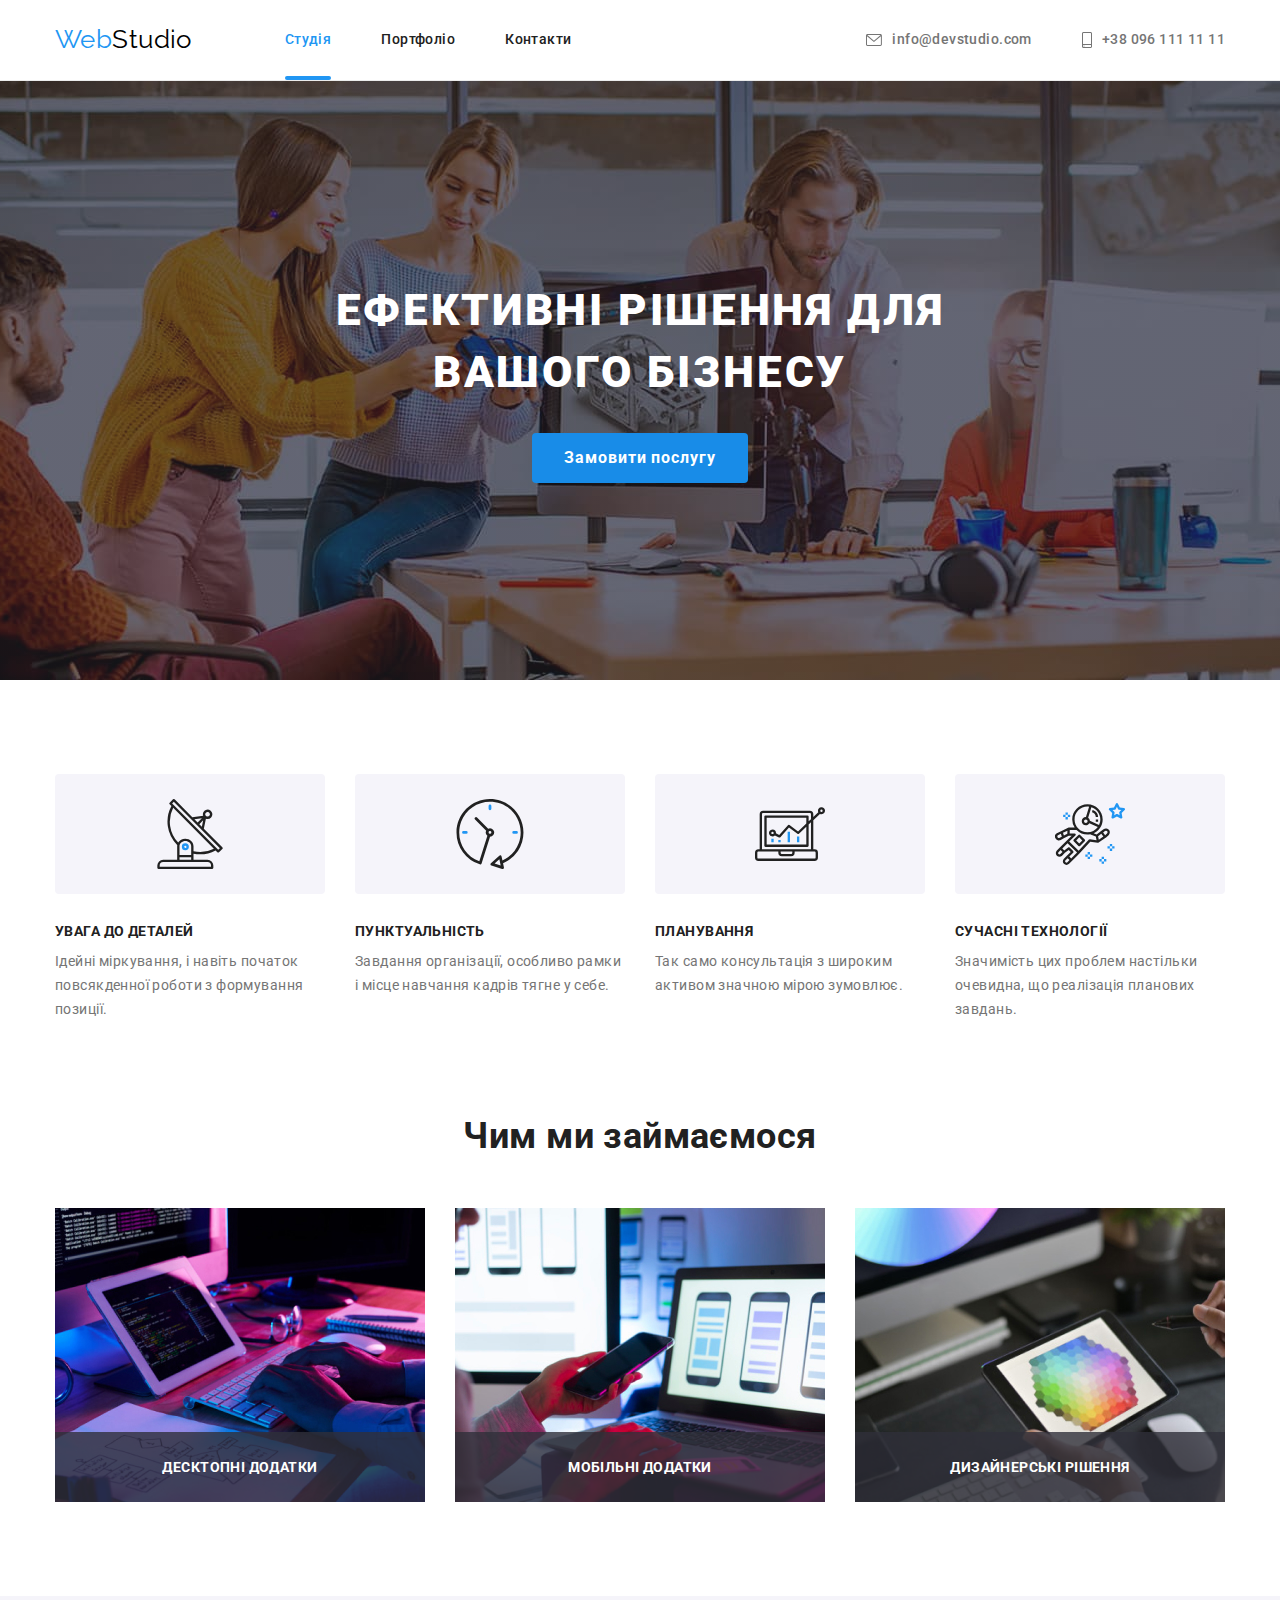
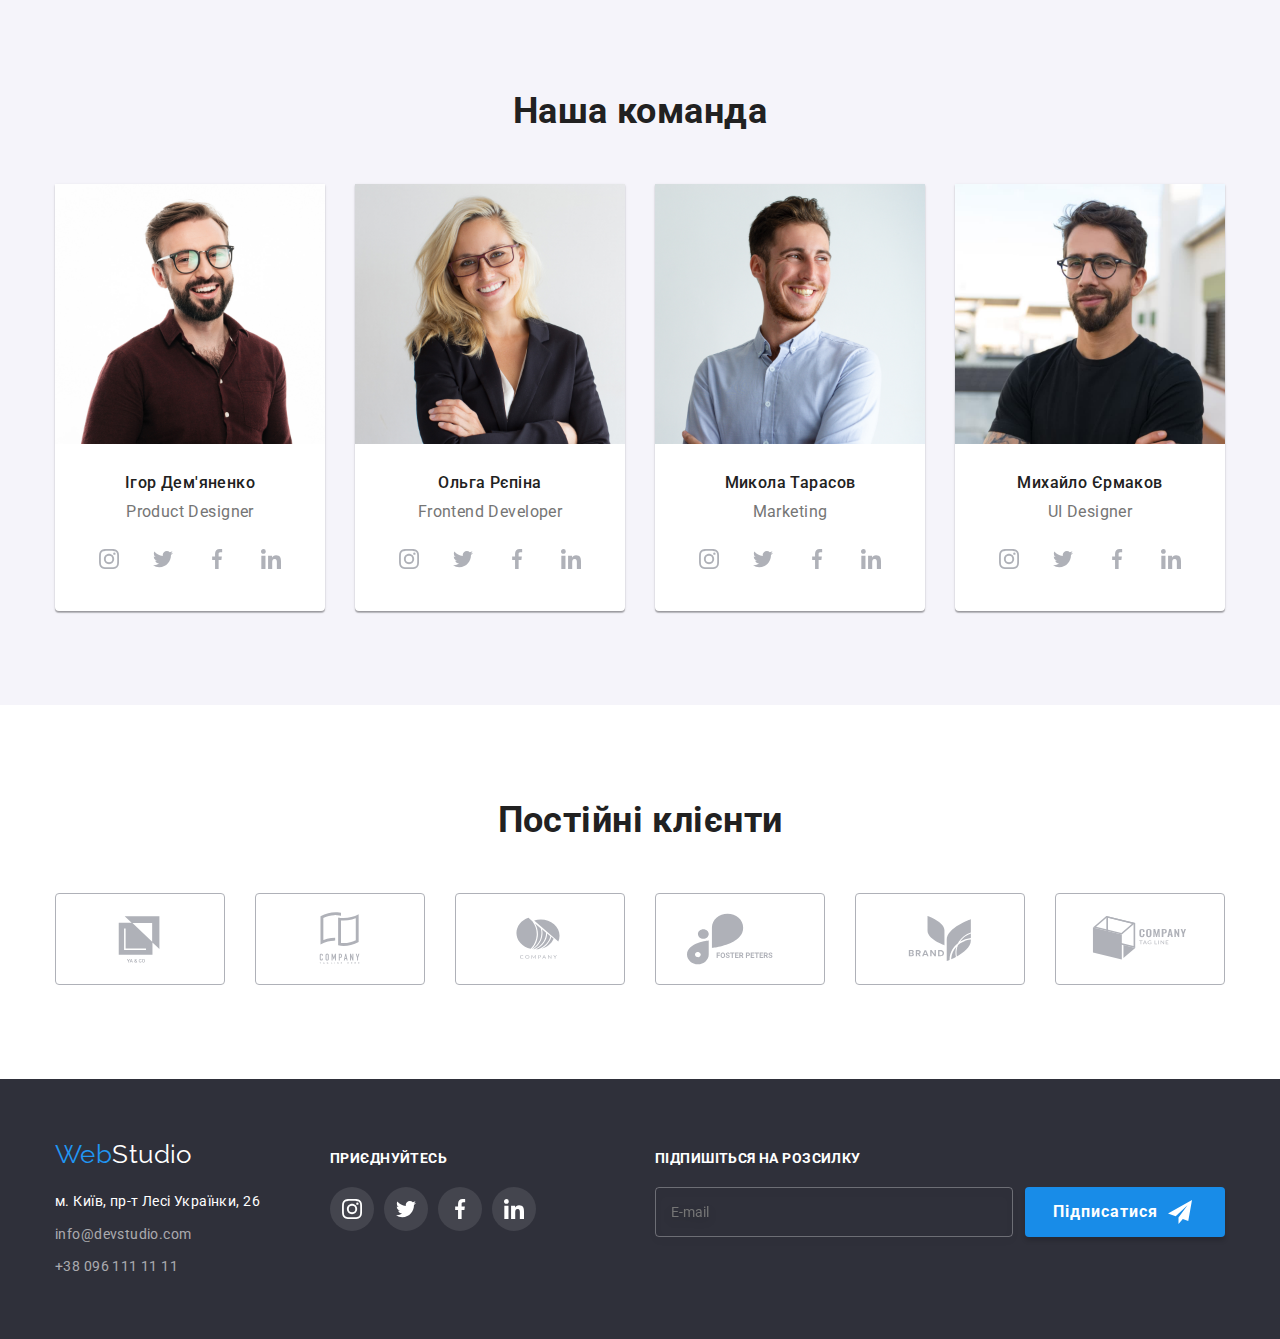
==== index.html @ 6826aae6 "added hw 6 files" ====
<!DOCTYPE html>
<html lang="en">
  <head>
    <meta charset="UTF-8">
    <meta http-equiv="X-UA-Compatible" content="IE=edge">
    <meta name="viewport" content="width=/, initial-scale=1.0">
    <title>WebStudio</title>
    <link href="https://fonts.googleapis.com/css2?family=Raleway:wght@700&family=Roboto:wght@400;500;700;900&display=swap" rel="stylesheet">
    <link rel="stylesheet" href="https://cdnjs.cloudflare.com/ajax/libs/modern-normalize/1.1.0/modern-normalize.min.css">
    <link rel="stylesheet" href="./css/styles.css">
  </head>

  <body>

    <!-- header -->

    <header class="page-header">
      <div class="container main-nav">
        <a href="./index.html" class="logo"><span class="logo-web">Web</span>Studio</a>
        <nav>
          <ul class="site-nav list">
            <li class="item"><a href="./index.html" class="link current">Студія</a></li>
            <li class="item"><a href="./portfolio.html" class="link">Портфоліо</a></li>
            <li class="item"><a href="./index.html" class="link">Контакти</a></li>
          </ul>
        </nav>
        <ul class="auth list">
          <li class="item">
            <a class="contact-link" href="mailto:info@devstudio.com"><svg class="icon" width="16px" height="12px">
            <use href="./images/icons.svg#mail"></use></svg>info@devstudio.com</a></li>

          <li class="item"><a class="contact-link" href="tel:+380961111111"><svg class="icon" width="10px" height="16px">
            <use href="./images/icons.svg#phone"></use></svg>+38 096 111 11 11</a></li>
        </ul>
      </div>
    </header>

    <!-- main -->

    <main>
      <!-- hero -->

      <section class="hero">
        <div class="container">
          <h1 class="hero-title">Ефективні рішення для вашого бізнесу</h1>
          <button type="button" class="hero-button" data-modal-open>Замовити послугу</button>
        </div>
      </section>

      <!-- features -->

      <section class="features section">
        <div class="container">
          <h2 class="section-title visually-hidden">Наші переваги</h2>
          <ul class="feature-list list">
            <li class="item">
              <div class="feature-item">
                <svg class="feature-icon" width="70" height="70">
                  <use href="./images/icons.svg#antenna"></use>
                </svg>
              </div>
              <h3 class="title">Увага до деталей</h3>
              <p class="text">
                Ідейні міркування, і навіть початок повсякденної роботи з формування позиції.
              </p>
            </li>
            <li class="item">
              <div class="feature-item">
                <svg class="feature-icon" width="70" height="70">
                  <use href="./images/icons.svg#clock"></use>
                </svg>
              </div>
              <h3 class="title">Пунктуальність</h3>
              <p class="text">
                Завдання організації, особливо рамки і місце навчання кадрів тягне у себе.
              </p>
            </li>
            <li class="item">
              <div class="feature-item">
                <svg class="feature-icon" width="70" height="70">
                  <use href="./images/icons.svg#diagram"></use>
                </svg>
              </div>
              <h3 class="title">Планування</h3>
              <p class="text">Так само консультація з широким активом значною мірою зумовлює.</p>
            </li>
            <li class="item">
              <div class="feature-item">
                <svg class="feature-icon" width="70" height="70">
                  <use href="./images/icons.svg#astronaut"></use>
                </svg>
              </div>
              <h3 class="title">Сучасні технології</h3>
              <p class="text">
                Значимість цих проблем настільки очевидна, що реалізація планових завдань.
              </p>
            </li>
          </ul>
        </div>
      </section>

      <!-- what are we doing -->

      <section class="section">
        <div class="container">
          <h2 class="section-title">Чим ми займаємося</h2>
          <ul class="what-doing list">
            <li class="item">
              <div class="what-doing-wrapper">
                <img src="./images/backend.jpg" alt="back-end" width="370" height="294">
                <p class="overlay-txt">Десктопні додатки</p>
              </div>
            </li>
            <li class="item">
              <div class="what-doing-wrapper">
                <img src="./images/frontend.jpg" alt="front-end" width="370" height="294">
                <p class="overlay-txt">Мобільні додатки</p>
              </div>
            </li>
            <li class="item">
              <div class="what-doing-wrapper">
                <img src="./images/design.jpg" alt="design" width="370" height="294">
                <p class="overlay-txt">Дизайнерські рішення</p>
              </div>
            </li>
          </ul>
        </div>
      </section>

      <!-- our team -->

      <section class="section section-team">
        <div class="container">
          <h2 class="section-title">Наша команда</h2>
          <ul class="member-list list">
            <li class="item">
              <img src="./images/product-designer.jpg" alt="product-designer" width="270" height="260">
              <div class="worker-descr">
                <h3 class="member-name">Ігор Дем'яненко</h3>
                <p class="member-possition">Product Designer</p>
                <ul class="list social-list">
                  <li class="social-item">
                    <a class="social-link" href="" target="_blank" rel="nofollow noopener noreferrer" aria-label="instagram icon"><svg class="social-icon" width="20" height="20">
                      <use href="./images/icons.svg#instagram"></use>
                    </svg></a>
                  </li>
                  <li class="social-item">
                    <a class="social-link" href="" target="_blank" rel="nofollow noopener noreferrer" aria-label="twitter icon"><svg class="social-icon" width="20" height="20">
                        <use href="./images/icons.svg#twitter"></use>
                      </svg></a>
                  </li>
                  <li class="social-item">
                    <a class="social-link" href="" target="_blank" rel="nofollow noopener noreferrer" aria-label="facebook icon"><svg class="social-icon" width="20" height="20">
                        <use href="./images/icons.svg#facebook"></use>
                      </svg></a>
                  </li>
                  <li class="social-item">
                    <a class="social-link" href="" target="_blank" rel="nofollow noopener noreferrer" aria-label="linkedin icon"><svg class="social-icon" width="20" height="20">
                        <use href="./images/icons.svg#linkedin"></use>
                      </svg></a>
                  </li>
                </ul>
              </div>
            </li>
            <li class="item">
              <img src="./images/front-end-developer.jpg" alt="front-end-developer" width="270" height="260">
              <div class="worker-descr">
                <h3 class="member-name">Ольга Рєпіна</h3>
                <p class="member-possition">Frontend Developer</p>
                <ul class="list social-list">
                  <li class="social-item">
                    <a class="social-link" href="" target="_blank" rel="nofollow noopener noreferrer" aria-label="instagram icon"><svg
                        class="social-icon" width="20" height="20">
                        <use href="./images/icons.svg#instagram"></use>
                      </svg></a>
                  </li>
                  <li class="social-item">
                    <a class="social-link" href="" target="_blank" rel="nofollow noopener noreferrer" aria-label="twitter icon"><svg
                        class="social-icon" width="20" height="20">
                        <use href="./images/icons.svg#twitter"></use>
                      </svg></a>
                  </li>
                  <li class="social-item">
                    <a class="social-link" href="" target="_blank" rel="nofollow noopener noreferrer" aria-label="facebook icon"><svg
                        class="social-icon" width="20" height="20">
                        <use href="./images/icons.svg#facebook"></use>
                      </svg></a>
                  </li>
                  <li class="social-item">
                    <a class="social-link" href="" target="_blank" rel="nofollow noopener noreferrer" aria-label="linkedin icon"><svg
                        class="social-icon" width="20" height="20">
                        <use href="./images/icons.svg#linkedin"></use>
                      </svg></a>
                  </li>
                </ul>
              </div>
            </li>
            <li class="item">
              <img src="./images/marketing.jpg" alt="marketing" width="270" height="260">
              <div class="worker-descr">
                <h3 class="member-name">Микола Тарасов</h3>
                <p class="member-possition">Marketing</p>
                <ul class="list social-list">
                  <li class="social-item">
                    <a class="social-link" href="" target="_blank" rel="nofollow noopener noreferrer" aria-label="instagram icon"><svg
                        class="social-icon" width="20" height="20">
                        <use href="./images/icons.svg#instagram"></use>
                      </svg></a>
                  </li>
                  <li class="social-item">
                    <a class="social-link" href="" target="_blank" rel="nofollow noopener noreferrer" aria-label="twitter icon"><svg
                        class="social-icon" width="20" height="20">
                        <use href="./images/icons.svg#twitter"></use>
                      </svg></a>
                  </li>
                  <li class="social-item">
                    <a class="social-link" href="" target="_blank" rel="nofollow noopener noreferrer" aria-label="facebook icon"><svg
                        class="social-icon" width="20" height="20">
                        <use href="./images/icons.svg#facebook"></use>
                      </svg></a>
                  </li>
                  <li class="social-item">
                    <a class="social-link" href="" target="_blank" rel="nofollow noopener noreferrer" aria-label="linkedin icon"><svg
                        class="social-icon" width="20" height="20">
                        <use href="./images/icons.svg#linkedin"></use>
                      </svg></a>
                  </li>
                </ul>
              </div>
            </li>
            <li class="item">
              <img src="./images/ui-designer.jpg" alt="ui-designer" width="270" height="260">
              <div class="worker-descr">
                <h3 class="member-name">Михайло Єрмаков</h3>
                <p class="member-possition">UI Designer</p>
                <ul class="list social-list">
                  <li class="social-item">
                    <a class="social-link" href="" target="_blank" rel="nofollow noopener noreferrer" aria-label="instagram icon"><svg
                        class="social-icon" width="20" height="20">
                        <use href="./images/icons.svg#instagram"></use>
                      </svg></a>
                  </li>
                  <li class="social-item">
                    <a class="social-link" href="" target="_blank" rel="nofollow noopener noreferrer" aria-label="twitter icon"><svg
                        class="social-icon" width="20" height="20">
                        <use href="./images/icons.svg#twitter"></use>
                      </svg></a>
                  </li>
                  <li class="social-item">
                    <a class="social-link" href="" target="_blank" rel="nofollow noopener noreferrer" aria-label="facebook icon"><svg
                        class="social-icon" width="20" height="20">
                        <use href="./images/icons.svg#facebook"></use>
                      </svg></a>
                  </li>
                  <li class="social-item">
                    <a class="social-link" href="" target="_blank" rel="nofollow noopener noreferrer" aria-label="linkedin icon"><svg
                        class="social-icon" width="20" height="20">
                        <use href="./images/icons.svg#linkedin"></use>
                      </svg></a>
                  </li>
                </ul>
              </div>
            </li>
          </ul>
        </div>
      </section>

<!-- clients -->

      <section class="section clients">
        <div class="container">
          <h2 class="section-title">Постійні клієнти</h2>
          <ul class="list clients-list">
            <li class="clients-item">
              <a href="" class="clients-link"><svg class="client-icon" width="106" height="60">
                <use href="./images/icons.svg#partner1"></use>
              </svg></a>
          </li>
            <li class="clients-item">
              <a href="" class="clients-link"><svg class="client-icon" width="106" height="60">
                  <use href="./images/icons.svg#partner2"></use>
                </svg>
              </a>
            </li>
            <li class="clients-item">
              <a href="" class="clients-link"><svg class="client-icon" width="106" height="60">
                  <use href="./images/icons.svg#partner3"></use>
                </svg></a>
            </li>
            <li class="clients-item">
              <a href="" class="clients-link"><svg class="client-icon" width="106" height="60">
                  <use href="./images/icons.svg#partner4"></use>
                </svg></a>
            </li>
            <li class="clients-item">
              <a href="" class="clients-link"><svg class="client-icon" width="106" height="60">
                  <use href="./images/icons.svg#partner5"></use>
                </svg></a>
            </li>
            <li class="clients-item">
              <a href="" class="clients-link"><svg class="client-icon" width="106" height="60">
                  <use href="./images/icons.svg#partner6"></use>
                </svg></a>
            </li>
          </ul>
        </div>
      </section>
    </main>

    <!-- footer -->
    
    <footer class="footer">
      <div class="container ftr-cont">
        <div class="footer-address">
          <a href="./index.html" class="footer-logo"><span class="footer-logo-web">Web</span>Studio</a>
          <address>
            <ul class="contact-list list">
              <li><a href="https://goo.gl/maps/o2TQQZk8zwePnfFG6" rel="noopener nofollow noreferrer" target="_blank"
                  class="address">м. Київ,
                  пр-т Лесі Українки,
                  26</a></li>
              <li><a href="mailto:info@devstudio.com" class="contacts">info@devstudio.com</a></li>
              <li><a href="tel:+380961111111" class="contacts">+38 096 111 11 11</a></li>
            </ul>
          </address>
        </div>
        <div class="socials">
          <p class="socials-title">
            приєднуйтесь
          </p>
          <ul class="list socials-list">
            <li class="social-item">
              <a class="social-link" href="" target="_blank" rel="nofollow noopener noreferrer" aria-label="instagram icon"><svg
                  class="social-icon" width="20" height="20">
                  <use href="./images/icons.svg#instagram"></use>
                </svg></a>
            </li>
            <li class="social-item">
              <a class="social-link" href="" target="_blank" rel="nofollow noopener noreferrer" aria-label="twitter icon"><svg
                  class="social-icon" width="20" height="20">
                  <use href="./images/icons.svg#twitter"></use>
                </svg></a>
            </li>
            <li class="social-item">
              <a class="social-link" href="" target="_blank" rel="nofollow noopener noreferrer" aria-label="facebook icon"><svg
                  class="social-icon" width="20" height="20">
                  <use href="./images/icons.svg#facebook"></use>
                </svg></a>
            </li>
            <li class="social-item">
              <a class="social-link" href="" target="_blank" rel="nofollow noopener noreferrer" aria-label="linkedin icon"><svg
                  class="social-icon" width="20" height="20">
                  <use href="./images/icons.svg#linkedin"></use>
                </svg></a>
            </li>
          </ul>
        </div>

        
        <form class="ftr-form">
          <p class="ftr-form-title">Підпишіться на розсилку</p>
          <div class="ftr-form-field">
            <input class="ftr-form-input" type="email" name="user-email" id="e-mail" placeholder="E-mail">
            <button class="ftr-form-btn" type="submit">Підписатися<svg class="subscribe-icon" width="24px" height="24px">
                <use href="./images/icons.svg#send"></use>
              </svg></button>
          </div>
        </form>

      </div>
    </footer>

    <!-- modal window -->
    
    <div class="backdrop is-hidden" data-modal>
      <div class="modal">
        <button class="modal-close-btn" type="button" data-modal-close>
          <svg class="close-btn" width="18" height="18">
            <use href="./images/icons.svg#close-btn"></use>
          </svg>
        </button>

        <!-- modal form -->

        <form class="modal-form">

          <p class="form-title">Залиште свої дані, ми вам передзвонимо</p>
          <div class="form-group">

            <label class="form-field">
              <span class="input-label">Ім'я</span>
              <input type="text" class="input-field" name="user-name" autocomplete="name">
              <svg class="input-icon" width="18px" height="18px">
                <use href="./images/icons.svg#person"></use>
              </svg>
            </label>
            

            <label class="form-field">
              <span class="input-label">Телефон</span>
              <input type="tel" class="input-field" name="user-phone" autocomplete="tel">
              <svg class="input-icon" width="18px" height="18px">
                <use href="./images/icons.svg#phone-black"></use>
              </svg>
            </label>

            <label class="form-field">
              <span class="input-label">Пошта</span>
              <input type="email" class="input-field" name="user-email" autocomplete="email">
              <svg class="input-icon" width="18px" height="18px">
                <use href="./images/icons.svg#formmail"></use>
              </svg>
            </label>

            <label class="form-field-comment">
              <span class="input-label">Коментар</span>
              <textarea class="input-comment" name="user-comment" cols="30"  placeholder="Введіть текст"></textarea>
            </label>
            
            <!-- <div class="checkbox">
              <input class="checkbox-icon" type="checkbox">
              <p class="agreement">Погоджуюся з розсилкою та приймаю <a class="agreement-link" href="">Умови договору</a></p>
            </div> -->

            <label class="checkbox">
              <input class="checkbox-icon" type="checkbox" name="user-agreement">
              <span class="agreement">
                Погоджуюся з розсилкою та приймаю
                <a class="agreement-link" href="" target="_blank" rel="noopener noreferrer nofollow">Умови договору</a>
              </span>
            </label>

            <button class="submit-btn" type="submit">Відправити</button>
            


          </div>
        </form>

        
      </div>
    </div>
    
    
    
    <!-- script -->
    <script src="./js/form.js"></script>
    <script src="./js/modal.js"></script>
  </body>
</html>
---- css/styles.css ----
/* main txt color #212121 */

/* double txt color #FFFFFF */

/* accent color #2196F3 */

/* logo colors #2196F3 and #000000 */

/* auth and paragraph colors #757575 */


/* global */

:root {
  --primary-text-color: #212121;
  --accent-color: #2196f3;
  --secondary-color: #ffffff;
  --primary-additional-color: #000000;
  --secondary-additional-color: #757575;
  --secondary-bg-color: #2f303a;
  --hero-button-bg-color: #188CE8;
  --filter-btn-team-section-bg-color: #F5F4FA;
  --primary-border-color: #EEEEEE;
  --header-border-color: #ECECEC;
  --social-icons-color: #AFB1B8;
}

body {
  background-color: var(--secondary-color);
  color: var(--primary-text-color);
  font-family: Roboto, sans-serif;
  font-size: 14px;
  letter-spacing: 0.03em;
}

/* index.html styles*/


/* utilities */

h1, 
h2, 
h3, 
h4, 
h5, 
h6, 
p {
  margin: 0;;
}

img {
  display: block;
  max-width: 100%;
  height: auto;
}

address {
  font-style: normal;
  margin-top: 20px;
}

button {
  display: block;
  cursor: pointer;
  border: none;
  border-radius: 4px;
}

.section {
  padding-top: 94px;
  padding-bottom: 94px;
}

.container {
  width: 1200px;
  margin: 0 auto;
  padding: 0 15px;
}

ul {
  margin-top: 0px;
  margin-bottom: 0px;
  padding-left: 0px;
}

.list {
  list-style: none;
  padding-left: 0;
  /* margin: 0; */
}

.link {
  text-decoration: none;
}

/* page header */


.page-header {
  background-color: var(--secondary-color);
  outline: solid var(--header-border-color) 1px;
  outline-style: inset;
}

/* logo */
.logo-web {
  color: var(--accent-color);

  font-family: 'Raleway';
  font-size: 26px;
  line-height: 1.2;
}

.logo {
  margin-right: 93px;

  color: var(--primary-additional-color);

  font-family: 'Raleway';
  font-size: 26px;
  line-height: 1.2;
  text-decoration: none;
}



/* navigation */

.main-nav {
  display: flex;
  align-items: center;
}

.site-nav {
  display: flex;
}


.site-nav .item + .item {
  margin-left: 50px;
}

.site-nav .link {
  position: relative;
  display: block;
  padding: 32px 0 32px 0;

  color: var(--primary-text-color);
  
  text-decoration: none;
  font-weight: 500;
  font-size: 14px;
  line-height: 1.14;

  transition-property: color;
  transition-duration: 250ms;
  transition-timing-function: cubic-bezier(0.4, 0, 0.2, 1);
}

.site-nav .link:hover,
.site-nav .link:focus {
  color: var(--accent-color);
}
.site-nav .link.current {
  color: var(--accent-color);
}

.site-nav .link.current::after {
  content: '';
  position: absolute;
  display: block;
  bottom: 0;
  width: 100%;
  height: 4px;

  border-radius: 2px;
  background-color: var(--accent-color);
}

/* auth */

.auth {
  display: flex;
  margin-left: auto;
}

.auth .item+.item {
  margin-left: 50px;
}

.icon {
  margin-right: 10px;
  fill: currentColor;
}


.contact-link {
  display: flex;
  align-items: center;
  color: var(--secondary-additional-color);

  text-decoration: none;
  font-weight: 500;
  font-size: 14px;
  line-height: 1.14;
  
  transition-property: color;
  transition-duration: 250ms;
  transition-timing-function: cubic-bezier(0.4, 0, 0.2, 1);
}

.contact-link:hover,
.contact-link:focus {
  color: var(--accent-color);
}


/* hero */

.hero {
  height: 600px;
  max-width: 1600px;
  margin-left: auto;
  margin-right: auto;
  text-align: center;
  background-color: var(--secondary-bg-color);
  background-image: linear-gradient(rgba(47, 48, 58, 0.4), rgba(47, 48, 58, 0.4)), url('../images/hero-bg-img.jpg');

  background-repeat: no-repeat;
  background-size: cover;
  background-position: center;
  padding: 200px 0;
}




.hero-title {
  width: 696px;
  margin: 0 auto;
  margin-bottom: 30px;

  color: var(--secondary-color);

  font-weight: 900;
  font-size: 44px;
  line-height: 1.4;
  letter-spacing: 0.06em;
  text-transform: uppercase;
}

/* hero button */

.hero-button {
  display: inline-block;
  min-width: 216px;
  border-radius: 4px;
  padding: 10px 32px;

  color: var(--secondary-color);
  background-color: var(--hero-button-bg-color);

  transition-property: background-color;
  transition-duration: 250ms;
  transition-timing-function: cubic-bezier(0.4, 0, 0.2, 1);

  font-family: inherit;
  font-weight: 700;
  font-size: 16px;
  line-height: 1.87;
  letter-spacing: 0.06em;

  cursor: pointer;
}
.hero-button:hover,
.hero-button:focus {
  background-color: var(--accent-color);
  border-color: transparent;
}

/* section */


.visually-hidden {
  position: absolute;
  width: 1px;
  height: 1px;
  margin: -1px;
  border: 0;
  padding: 0;

  white-space: nowrap;
  clip-path: inset(100%);
  clip: rect(0 0 0 0);
  overflow: hidden;
}

.section-title {
  margin-bottom: 50px;

  color: var(--primary-text-color);

  text-align: center;
  font-weight: 700;
  font-size: 36px;
  line-height: 1.2;
  
}

/* faeture */

.features {
  padding-bottom: 0;
}

.feature-list {
  display: flex;
  /* margin-top: 0px;
  margin-bottom: 0px; */
}

.feature-list .item + .item {
  margin-left: 30px;
}

.feature-item {
 display: flex;
 align-items: center;
 justify-content: center;
 margin-bottom: 30px;

 width: 270px;
 height: 120px;

 background-color: var(--filter-btn-team-section-bg-color);
 border-radius: 4px;
}

.feature-icon {
  fill: var(--primary-text-color);
}

.feature-list .title {
  margin-bottom: 10px;
  color: var(--primary-text-color);

  font-size: 14px;
  font-weight: 700;
  line-height: 1.14;
  text-transform: uppercase;
}

.feature-list .text {
  color: var(--secondary-additional-color);

  line-height: 1.7;
}

/* what are we doing */

.what-doing {
  display: flex;
}

.what-doing .item + .item {
  margin-left: 30px;
}

.what-doing-wrapper {
  position: relative;
}


.overlay-txt {
  display: flex;
  position: absolute;
  align-items: center;
  justify-content: center;
  bottom: 0;
  width: 370px;
  height: 70px;

  color: var(--secondary-color);
  background-color: rgba(47, 48, 58, 0.8);

  font-weight: 700;
  font-size: 14px;
  line-height: 1.14;
  text-transform: uppercase;
}


/* section-team */

.section-team {
  background-color: var(--filter-btn-team-section-bg-color);

  text-align: center;
}

.worker-descr {
  padding: 30px 0;
}

.member-list {
  display: flex;
}

.member-list .item {
  width: 270px;

  background-color: var(--secondary-color);

  border-radius: 0 0 4px 4px;

  box-shadow: 0px 1px 3px rgba(0, 0, 0, 0.12), 
  0px 1px 1px rgba(0, 0, 0, 0.14), 
  0px 2px 1px rgba(0, 0, 0, 0.2);
}

.member-list .item + .item {
  margin-left: 30px;
}

.member-name {
  margin-bottom: 10px;
  color: var(--primary-text-color);

  font-weight: 500;
  font-size: 16px;
  line-height: 1.18;
}

.member-possition {
  margin-bottom: 16px;

  color: var(--secondary-additional-color);

  font-size: 16px;
  line-height: 1.18;
}
/* members-icons */
.social-list {
  display: flex;
  justify-content: center;
  gap: 10px;
}

.social-link {
  display: flex;
  align-items: center;
  justify-content: center;

  width: 44px;
  height: 44px;
  color: var(--social-icons-color);

  border-radius: 50%;

  transition-property: color, background-color;
  transition-duration: 250ms;
  transition-timing-function: cubic-bezier(0.4, 0, 0.2, 1);
}

.social-link:hover,
.social-link:focus {
  color: var(--secondary-color);
  background-color: var(--accent-color);
}

.social-icon {
  fill: currentColor;
}

/* .social-icon:hover,
.social-icon:focus {
  fill: var(--secondary-color);
} */

/* clients */

.clients-list {
  display: flex;
  align-items: center;
  justify-content: center;
  gap: 30px;
}



.clients-link {
display: flex;
  align-items: center;
  justify-content: center;
  width: 170px;
  height: 92px;
  border: solid 1px var(--social-icons-color);
  border-radius: 4px;
  fill: var(--social-icons-color);

  transition-property: fill, border-color;
  transition-duration: 250ms;
  transition-timing-function: cubic-bezier(0.4, 0, 0.2, 1);
}

.clients-link:hover,
.clients-link:focus {
  fill: var(--accent-color);
  border-color: var(--accent-color);
}

/* footer */

.footer {
  background-color: var(--secondary-bg-color);
  padding: 60px 0;
}

.ftr-cont {
  display: flex;
  align-items: baseline;

}


.footer-logo-web {
  color: var(--accent-color);

  font-family: 'Raleway';
  font-size: 26px;
  line-height: 1.2;
}

.footer-logo {
  color: var(--secondary-color);

  text-decoration: none;
  font-family: 'Raleway';
  font-size: 26px;
  line-height: 1.2;
}


.address {
  color: var(--secondary-color);

  text-decoration: none;
  font-size: 14px;
  line-height: 1.7;

  transition-property: color;
  transition-duration: 250ms;
  transition-timing-function: cubic-bezier(0.4, 0, 0.2, 1);
}

.address:hover,
.address:focus {
  color: var(--accent-color);
}

.contact-list li + li {
  margin-top: 9px;
}


.contacts {
  color: rgba(255, 255, 255, 0.6);

  text-decoration: none;
  font-style: normal;
  font-size: 14px;
  line-height: 1.7;

  transition-property: color;
  transition-duration: 250ms;
  transition-timing-function: cubic-bezier(0.4, 0, 0.2, 1);
}
.contacts:hover,
.contacts:focus {
  color: var(--accent-color);
}

/* footer icons */

.socials {
  margin-left: 70px;
}

.socials-title {
  margin-bottom: 20px;
  font-weight: 700;
  font-size: 14px;
  line-height: 1.14;
  text-transform: uppercase;

  color: var(--secondary-color);
}

.socials-list {
  display: flex;
  justify-content: center;
    gap: 10px;
}


.socials-list .social-link {
  width: 44px;
  height: 44px;
  background-color: rgba(255, 255, 255, 0.1);
  border-radius: 50%;
}

.socials-list .social-item .social-icon {
  fill: var(--secondary-color);
}

.socials-list .social-link:hover,
.socials-list .social-link:focus {
  background-color: var(--accent-color);
}

/* footer form */

.ftr-form {
  margin-left: auto;
}

.ftr-form-title {
  font-weight: 700;
  font-size: 14px;
  line-height: 1.14;
  text-transform: uppercase;

  color: var(--secondary-color);
}

.ftr-form-field {
  display: flex;
  margin-top: 20px;
}

.ftr-form-input {
  padding: 16px 15px;
  margin-right: 12px;
  width: 358px;
  height: 50px;

  background-color: transparent;

  border: 1px solid rgba(255, 255, 255, 0.3);
  filter: drop-shadow(0px 4px 4px rgba(0, 0, 0, 0.15));
  border-radius: 4px;

  transition-property: border-color;
    transition-duration: 250ms;
    transition-timing-function: cubic-bezier(0.4, 0, 0.2, 1);
}

.ftr-form-input:hover,
.ftr-form-input:focus {
  color: var(--secondary-color);
  outline: transparent;
  border-color: var(--accent-color);
}


.ftr-form-btn {
  display: flex;
  margin-left: auto;
  margin-right: auto;
  min-width: 200px;
  border-radius: 4px;
  padding: 10px 28px;
  align-items: center;
  gap: 10px;
  
  color: var(--secondary-color);
  background-color: var(--hero-button-bg-color);
  box-shadow: 0px 4px 4px rgba(0, 0, 0, 0.15);
  
  transition-property: background-color;
  transition-duration: 250ms;
  transition-timing-function: cubic-bezier(0.4, 0, 0.2, 1);
  
  font-family: inherit;
  font-weight: 700;
  font-size: 16px;
  line-height: 1.87;
  letter-spacing: 0.06em;
  text-align: center;
  
  cursor: pointer;
}

.ftr-form-btn:hover,
.ftr-form-btn:focus {
  background-color: var(--accent-color);
  border-color: transparent;
}


/* backdrop */

.backdrop {
  position: fixed;
  top: 0;
  left: 0;

  width: 100%;
  height: 100%;

  background-color: rgba(0, 0, 0, 0.2);

  opacity: 1;
  visibility: visible;
  pointer-events: initial;

  transition: opacity 250ms cubic-bezier(0.4, 0, 0.2, 1), visibility 250ms cubic-bezier(0.4, 0, 0.2, 1);


}

.backdrop.is-hidden {
  opacity: 0;
  visibility: hidden;
  pointer-events: none;
}

.modal {
  position: absolute;
  top: 50%;
  left: 50%;
  width: 528px;
  min-height: 581px;

  border-radius: 4px;

  background-color: var(--secondary-color);
  box-shadow: 0px 1px 3px rgba(0, 0, 0, 0.12), 0px 1px 1px rgba(0, 0, 0, 0.14), 0px 2px 1px rgba(0, 0, 0, 0.2);

  z-index: 1000;

  transform: translate(-50%, -50%) scale(100%);
  transition: transform 250ms ease-in;
}

.backdrop.is-hidden .modal {
  transform: translate(-50%, -50%) scale(0%);
}

.modal-close-btn {
  position: absolute;
  top: 8px;
  right: 8px;

  display: flex;
  align-items: center;
  justify-content: center;

  padding: 0;

  width: 30px;
  height: 30px;

  border: solid rgba(0, 0, 0, 0.1) 1px;
  border-radius: 50%;

  background-color: transparent;

  cursor: pointer;
}

.close-btn {
  fill: var(--primary-additional-color);

  transition-property: fill;
  transition-duration: 250ms;
  transition-timing-function: cubic-bezier(0.4, 0, 0.2, 1);
}

.close-btn:hover,
.close-btn:focus {
  fill: var(--accent-color);
}

/* modal form */

.modal-form {
  padding: 40px;
}

.form-title {
  margin-bottom: 12px;
  display: block;
  text-align: center;

  font-weight: 700;
  font-size: 20px;
  line-height: 1.15;
  letter-spacing: 0.03em;

  color: var(--primary-text-color);
}

.form-group {
  display: flex;
  flex-direction: column;
  align-items: center;
  justify-content: center;
}

.form-field {
  position: relative;
  display: flex;
  flex-direction: column;
  width: 100%;
  margin-bottom: 10px;
}

.form-field-comment {
  display: flex;
  flex-direction: column;
  width: 100%;
  margin-bottom: 20px;
}

.input-label {
  margin-bottom: 4px;

  font-size: 12px;
  line-height: 1.16;
  letter-spacing: 0.01em;

  color: var(--secondary-additional-color);
}

.input-field {
  padding: 12px 42px;

  border: 1px solid rgba(33, 33, 33, 0.2);
  border-radius: 4px;

  transition-property: border-color;
  transition-duration: 250ms;
  transition-timing-function: cubic-bezier(0.4, 0, 0.2, 1);

  cursor: pointer;
}

.input-field:focus-visible {
  outline: transparent;
}

.input-icon {
  fill: currentColor;
  position: absolute;
  top: 50%;
  left: 12px;

  transition-property: color;
  transition-duration: 250ms;
  transition-timing-function: cubic-bezier(0.4, 0, 0.2, 1);
}

.form-field:hover > .input-field,
.form-field:focus-within > .input-field {
    border-color: var(--accent-color);
}

.form-field:hover>.input-icon,
.form-field:focus-within>.input-icon {
  color: var(--accent-color);
}

/* .input-field:hover,
.input-field:focus {
  color: var(--accent-color);
  border-color: var(--accent-color);
} */



.input-comment {
  margin-bottom: 20px;
  padding: 12px 16px;
  height: 120px;

  border: 1px solid rgba(33, 33, 33, 0.2);
  border-radius: 4px;

  transition-property: border-color;
  transition-duration: 250ms;
  transition-timing-function: cubic-bezier(0.4, 0, 0.2, 1);

  cursor: pointer;
  resize: none;
}

.input-comment:hover,
.input-comment:focus {
  border-color: var(--accent-color);
  outline: transparent;
}

.input-comment::placeholder {
  font-size: 12px;
  line-height: 1.16;
  letter-spacing: 0.01em;
  
  color: rgba(117, 117, 117, 0.5);
}

.checkbox {
  display: flex;
  flex-direction: row;
  gap: 8px;
  margin-bottom: 30px;
  align-items: center;
}

.checkbox-icon {
  appearance: none;

  width: 16px;
  height: 15px;

  border: 2px solid var(--primary-text-color);
  border-radius: 2px;

  background-image: url("data:image/svg+xml,%3Csvg xmlns='http://www.w3.org/2000/svg' width='11' height='9' viewBox='0 0 42 32'%3E%3Ctitle%3Echecked%3C/title%3E%3Cpath fill='%23fff' stroke='%23fff' stroke-linejoin='miter' stroke-linecap='butt' stroke-miterlimit='4' stroke-width='0.64' d='M6.263 15.205l-0.22-0.21-3.307 3.132 11.651 11.114 24.477-23.351-3.285-3.134-21.192 20.197-8.124-7.75z'%3E%3C/path%3E%3C/svg%3E");
  background-repeat: no-repeat;
  background-position: center;

  transition-property: background-color, border-color;
  transition-duration: 250ms;
  transition-timing-function: cubic-bezier(0.4, 0, 0.2, 1);


  cursor: pointer;
}

.checkbox-icon:checked {
  background-color: var(--accent-color);
  border-color: transparent;
}

.agreement {
  line-height: 1.71;
  color: var(--secondary-additional-color);
  user-select: none;
}

.agreement-link {
  color: var(--accent-color);
}

.submit-btn {
  display: block;
  min-width: 200px;
  border-radius: 4px;
  padding: 10px 52px;
  
  color: var(--secondary-color);
  background-color: var(--hero-button-bg-color);
  box-shadow: 0px 4px 4px rgba(0, 0, 0, 0.15);
  
  transition-property: background-color;
  transition-duration: 250ms;
  transition-timing-function: cubic-bezier(0.4, 0, 0.2, 1);
  
  font-family: inherit;
  font-weight: 700;
  font-size: 16px;
  line-height: 1.87;
  letter-spacing: 0.06em;
  
  cursor: pointer;
}

.submit-btn:hover,
.submit-btn:focus {
  background-color: var(--accent-color);
  border-color: transparent;
}


/* portfolio styles */


.filter-list {
  display: flex;
  justify-content: center;
  margin-top: 0px;
  margin-bottom: 50px;
}

.filter-list .item + .item {
  margin-left: 8px;
}

.btn-filter {
  padding: 6px 22px;

  color: var(--primary-additional-color);
  background-color: var(--filter-btn-team-section-bg-color);

  font-family: inherit;
  font-weight: 500;
  font-size: 16px;
  line-height: 1.6;
  border-radius: 4px;
  border-color: transparent;
  letter-spacing: 0.03em;
  cursor: pointer;

  transition-property: color, background-color, box-shadow;
  transition-duration: 250ms;
  transition-timing-function: cubic-bezier(0.4, 0, 0.2, 1);
}

.btn-filter.current {
  color: var(--secondary-color);
  background-color: var(--accent-color);
  border-color: transparent;
  box-shadow: 0px 3px 1px rgba(0, 0, 0, 0.1), 
  0px 1px 2px rgba(0, 0, 0, 0.08), 
  0px 2px 2px rgba(0, 0, 0, 0.12);
}

.btn-filter:hover,
.btn-filter:focus {
  color: var(--secondary-color);
  background-color: var(--accent-color);
  border-color: transparent;
  box-shadow: 0px 3px 1px rgba(0, 0, 0, 0.1), 
  0px 1px 2px rgba(0, 0, 0, 0.08), 
  0px 2px 2px rgba(0, 0, 0, 0.12);
}

/* projects */

.galery {
  display: flex;
  flex-wrap: wrap;
}


.galery-item {
  width: 370px;
  margin-right: 30px;
  margin-bottom: 30px;
}

.galery-item:nth-child(3n) {
  margin-right: 0px;
}

.galery-item:nth-last-child(-n + 3) {
  margin-bottom: 0px;
}

.galery-link {
  display: block;

  transition-property: box-shadow;
  transition-duration: 250ms;
  transition-timing-function: cubic-bezier(0.4, 0, 0.2, 1);
}

.galery-link:hover,
.galery-link:focus {
  box-shadow: 0px 1px 1px rgba(0, 0, 0, 0.12),
    0px 4px 4px rgba(0, 0, 0, 0.06),
    1px 4px 6px rgba(0, 0, 0, 0.16);
}

/* overlay */
.project-card {
  position: relative;
  overflow: hidden;
}

.project-overlay {
  display: flex;
  position: absolute;
  align-items: center;
  justify-content: center;
  left: 0;
  top: 0;
  width: 100%;
  height: 294px;

  background-color: rgba(33, 150, 243, 0.9);

  transform: translateY(101%);

  transition: transform 250ms;
}

.galery-link:hover .project-overlay,
.galery-link:focus .project-overlay {
  transform: translateY(0);
}

.project-overlay-txt {
  padding: 63px 24px;
  text-align: left;
  font-weight: 400;
  font-size: 18px;
  line-height: 1.55;

  color: var(--secondary-color);
}

.project-picture {
  display: block;
}


.project-title {
  color: var(--primary-text-color);
  
  margin-bottom: 4px;
  font-weight: 700;
  font-size: 18px;
  line-height: 2;
  letter-spacing: 0.06em;
}

.project-name {
  color: var(--secondary-additional-color);

  font-size: 16px;
  line-height: 1.9;
}

.project-descr {
  padding: 20px 24px;

  border: solid var(--primary-border-color) 1px;
}
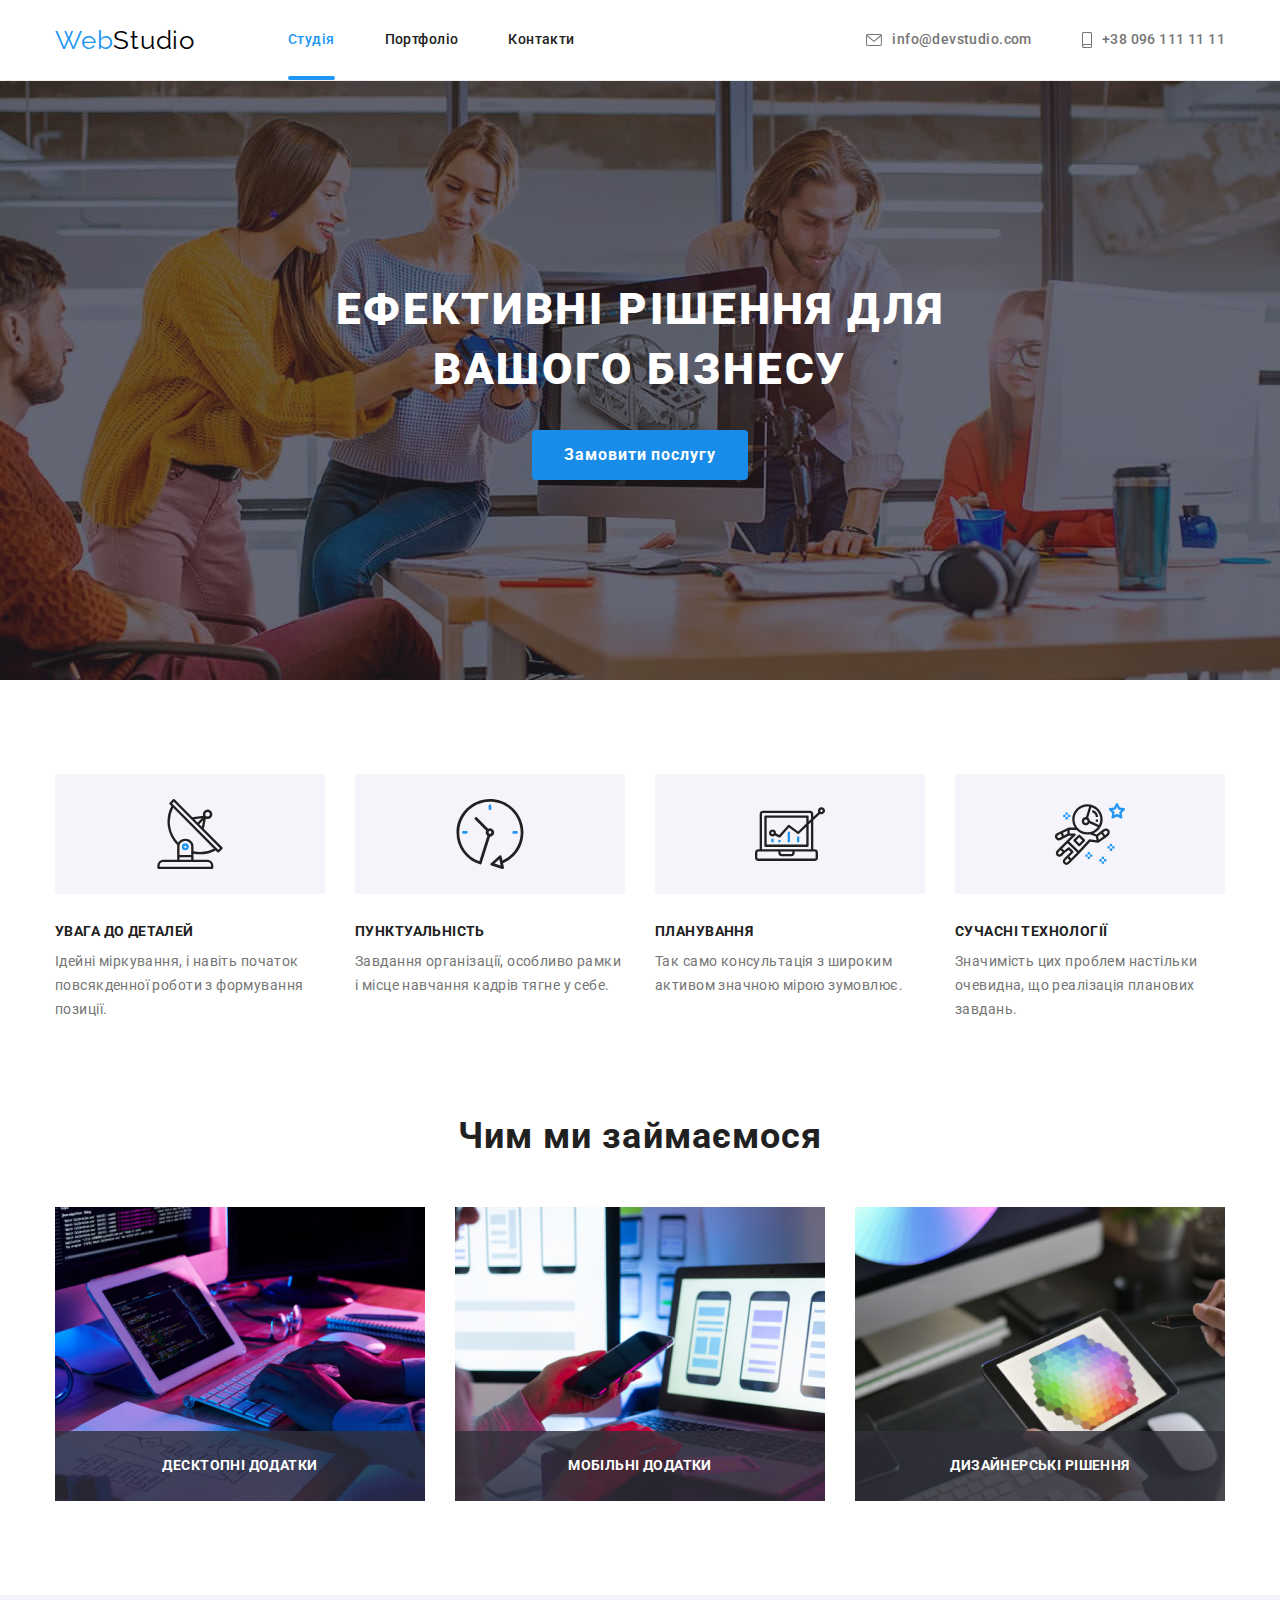
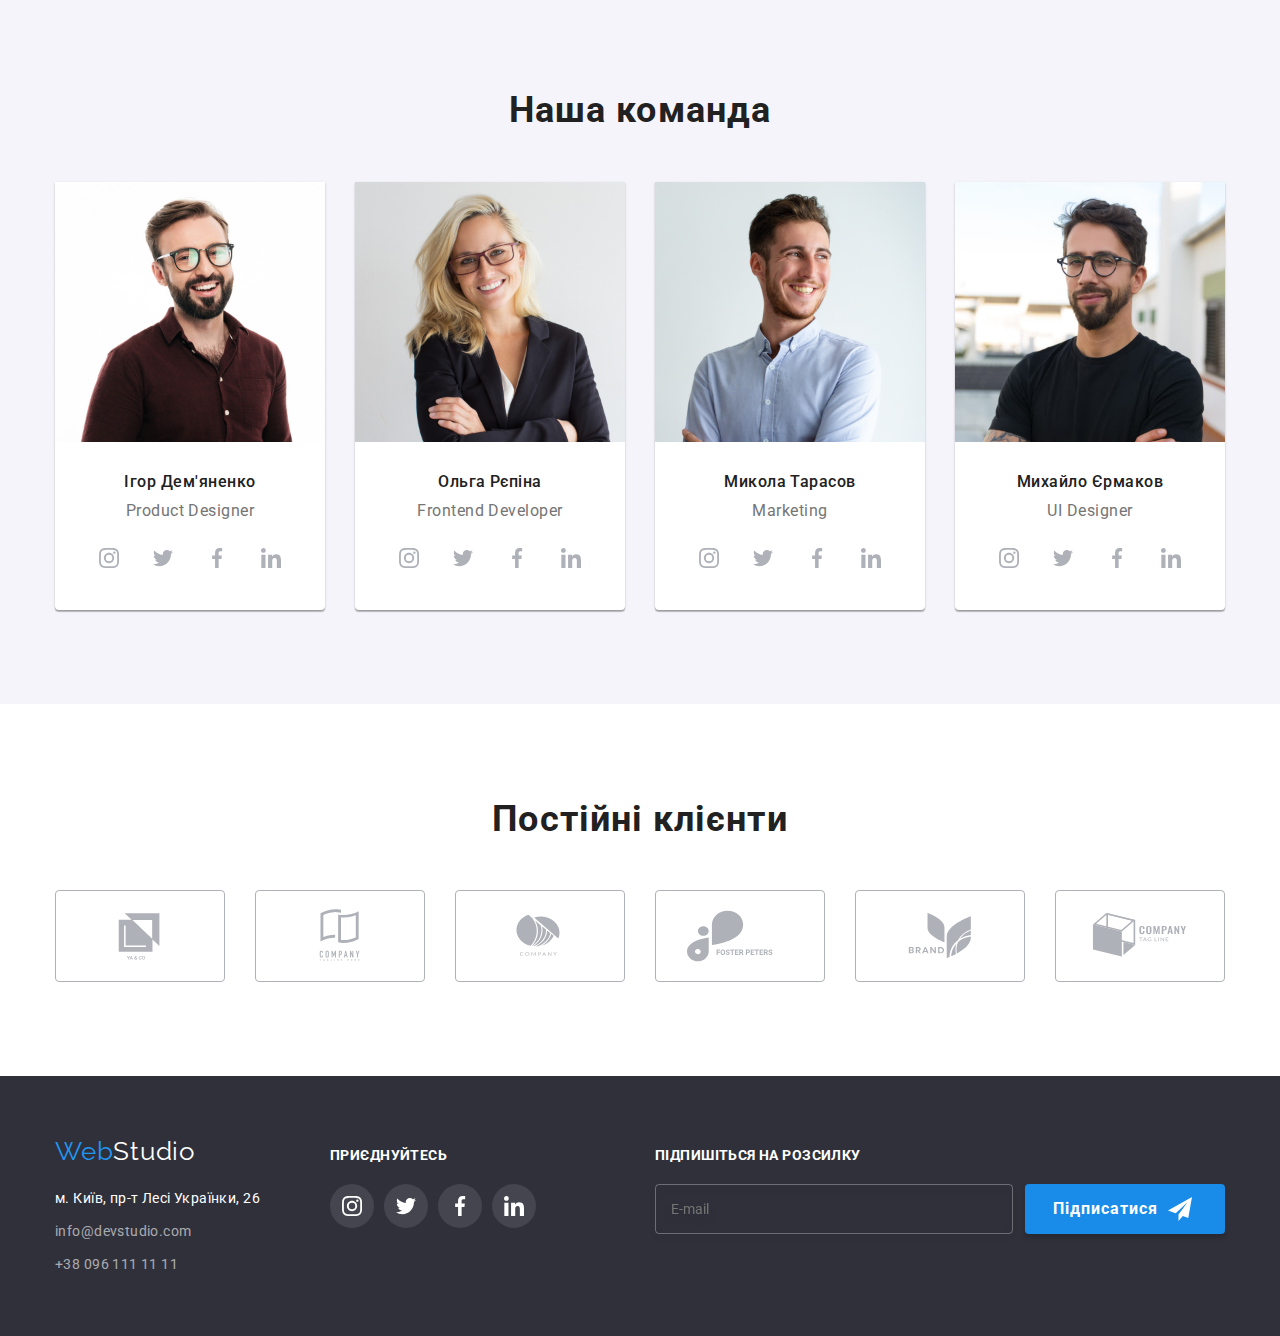
==== commit 2ea86621: "hw7" ====
--- a/index.html
+++ b/index.html
@@ -1,450 +1,488 @@
 <!DOCTYPE html>
 <html lang="en">
-  <head>
-    <meta charset="UTF-8">
-    <meta http-equiv="X-UA-Compatible" content="IE=edge">
-    <meta name="viewport" content="width=/, initial-scale=1.0">
-    <title>WebStudio</title>
-    <link href="https://fonts.googleapis.com/css2?family=Raleway:wght@700&family=Roboto:wght@400;500;700;900&display=swap" rel="stylesheet">
-    <link rel="stylesheet" href="https://cdnjs.cloudflare.com/ajax/libs/modern-normalize/1.1.0/modern-normalize.min.css">
-    <link rel="stylesheet" href="./css/styles.css">
-  </head>
-
-  <body>
-
-    <!-- header -->
-
-    <header class="page-header">
-      <div class="container main-nav">
-        <a href="./index.html" class="logo"><span class="logo-web">Web</span>Studio</a>
-        <nav>
-          <ul class="site-nav list">
-            <li class="item"><a href="./index.html" class="link current">Студія</a></li>
-            <li class="item"><a href="./portfolio.html" class="link">Портфоліо</a></li>
-            <li class="item"><a href="./index.html" class="link">Контакти</a></li>
+
+<head>
+  <meta charset="UTF-8">
+  <meta http-equiv="X-UA-Compatible" content="IE=edge">
+  <meta name="viewport" content="width=/, initial-scale=1.0">
+  <title>WebStudio</title>
+  <link href="https://fonts.googleapis.com/css2?family=Raleway:wght@700&family=Roboto:wght@400;500;700;900&display=swap"
+    rel="stylesheet">
+  <link rel="stylesheet" href="https://cdnjs.cloudflare.com/ajax/libs/modern-normalize/1.1.0/modern-normalize.min.css">
+  <!-- styles -->
+  <link rel="stylesheet" href="./css/main.min.css">
+  <link rel="stylesheet" href="./css/styles.css">
+</head>
+
+<body>
+
+  <!-- header -->
+
+  <header class="header">
+    <div class="container header__menu">
+      <a href="./index.html" class="header__logo"><span class="header__logo-web">Web</span>Studio</a>
+      <nav>
+        <ul class="header__nav">
+          <li class="header__item"><a href="./index.html" class="header__link current">Студія</a></li>
+          <li class="header__item"><a href="./portfolio.html" class="header__link">Портфоліо</a></li>
+          <li class="header__item"><a href="./index.html" class="header__link">Контакти</a></li>
+        </ul>
+      </nav>
+      <ul class="auth">
+        <li class="auth__item">
+          <a class="auth__link" href="mailto:info@devstudio.com"><svg class="auth__icon" width="16px" height="12px">
+              <use href="./images/icons.svg#mail"></use>
+            </svg>info@devstudio.com</a>
+        </li>
+
+        <li class="item"><a class="auth__link" href="tel:+380961111111"><svg class="auth__icon" width="10px"
+              height="16px">
+              <use href="./images/icons.svg#phone"></use>
+            </svg>+38 096 111 11 11</a></li>
+      </ul>
+    </div>
+  </header>
+
+  <!-- main -->
+
+  <main>
+    <!-- hero -->
+    <section class="hero">
+      <div class="container">
+        <h1 class="hero__title">Ефективні рішення для вашого бізнесу</h1>
+        <button type="button" class="hero__button" data-modal-open>Замовити послугу</button>
+      </div>
+    </section>
+
+    <!-- features -->
+
+    <section class="features">
+      <div class="container">
+        <h2 class="section-title visually-hidden">Наші переваги</h2>
+
+        <ul class="features__list">
+
+          <li>
+            <div class="features__item">
+              <svg class="feature-icon" width="70" height="70">
+                <use href="./images/icons.svg#antenna"></use>
+              </svg>
+            </div>
+            <h3 class="features__title">Увага до деталей</h3>
+            <p class="features__text">
+              Ідейні міркування, і навіть початок повсякденної роботи з формування позиції.
+            </p>
+          </li>
+
+          <li>
+            <div class="features__item">
+              <svg class="feature-icon" width="70" height="70">
+                <use href="./images/icons.svg#clock"></use>
+              </svg>
+            </div>
+            <h3 class="features__title">Пунктуальність</h3>
+            <p class="features__text">
+              Завдання організації, особливо рамки і місце навчання кадрів тягне у себе.
+            </p>
+          </li>
+
+          <li>
+            <div class="features__item">
+              <svg class="feature-icon" width="70" height="70">
+                <use href="./images/icons.svg#diagram"></use>
+              </svg>
+            </div>
+            <h3 class="features__title">Планування</h3>
+            <p class="features__text">Так само консультація з широким активом значною мірою зумовлює.</p>
+          </li>
+
+          <li>
+            <div class="features__item">
+              <svg class="feature-icon" width="70" height="70">
+                <use href="./images/icons.svg#astronaut"></use>
+              </svg>
+            </div>
+            <h3 class="features__title">Сучасні технології</h3>
+            <p class="features__text">
+              Значимість цих проблем настільки очевидна, що реалізація планових завдань.
+            </p>
+          </li>
+        </ul>
+      </div>
+    </section>
+
+    <!-- what are we doing -->
+
+    <section class="works-section">
+      <div class="container">
+        <h2 class="section-title">Чим ми займаємося</h2>
+        <ul class="works">
+          <li>
+            <div class="works__wrapper">
+              <img src="./images/backend.jpg" alt="back-end" width="370" height="294">
+              <p class="works__txt">Десктопні додатки</p>
+            </div>
+          </li>
+          <li>
+            <div class="works__wrapper">
+              <img src="./images/frontend.jpg" alt="front-end" width="370" height="294">
+              <p class="works__txt">Мобільні додатки</p>
+            </div>
+          </li>
+          <li>
+            <div class="works__wrapper">
+              <img src="./images/design.jpg" alt="design" width="370" height="294">
+              <p class="works__txt">Дизайнерські рішення</p>
+            </div>
+          </li>
+        </ul>
+      </div>
+    </section>
+
+    <!-- our team -->
+
+    <section class="team">
+      <div class="container">
+        <h2 class="section-title">Наша команда</h2>
+
+        <ul class="team__list">
+
+          <li class="team__item">
+            <img src="./images/product-designer.jpg" alt="product-designer" width="270" height="260">
+            <div class="member">
+              <h3 class="member__name">Ігор Дем'яненко</h3>
+              <p class="member__possition">Product Designer</p>
+              <ul class="member-socials">
+                <li class="member-socials__item">
+                  <a class="member-socials__link" href="" target="_blank" rel="nofollow noopener noreferrer"
+                    aria-label="instagram icon">
+                    <svg class="member-socials__icon" width="20" height="20">
+                      <use href="./images/icons.svg#instagram"></use>
+                    </svg></a>
+                </li>
+                <li class="member-socials__item">
+                  <a class="member-socials__link" href="" target="_blank" rel="nofollow noopener noreferrer"
+                    aria-label="twitter icon">
+                    <svg class="member-socials__icon" width="20" height="20">
+                      <use href="./images/icons.svg#twitter"></use>
+                    </svg></a>
+                </li>
+                <li class="member-socials__item">
+                  <a class="member-socials__link" href="" target="_blank" rel="nofollow noopener noreferrer"
+                    aria-label="facebook icon">
+                    <svg class="member-socials__icon" width="20" height="20">
+                      <use href="./images/icons.svg#facebook"></use>
+                    </svg></a>
+                </li>
+                <li class="member-socials__item">
+                  <a class="member-socials__link" href="" target="_blank" rel="nofollow noopener noreferrer"
+                    aria-label="linkedin icon">
+                    <svg class="member-socials__icon" width="20" height="20">
+                      <use href="./images/icons.svg#linkedin"></use>
+                    </svg></a>
+                </li>
+              </ul>
+            </div>
+          </li>
+
+          <li class="team__item">
+            <img src="./images/front-end-developer.jpg" alt="front-end-developer" width="270" height="260">
+            <div class="member">
+              <h3 class="member__name">Ольга Рєпіна</h3>
+              <p class="member__possition">Frontend Developer</p>
+              <ul class="member-socials">
+                <li class="member-socials__item">
+                  <a class="member-socials__link" href="" target="_blank" rel="nofollow noopener noreferrer"
+                    aria-label="instagram icon"><svg class="member-socials__icon" width="20" height="20">
+                      <use href="./images/icons.svg#instagram"></use>
+                    </svg></a>
+                </li>
+                <li class="member-socials__item">
+                  <a class="member-socials__link" href="" target="_blank" rel="nofollow noopener noreferrer"
+                    aria-label="twitter icon"><svg class="member-socials__icon" width="20" height="20">
+                      <use href="./images/icons.svg#twitter"></use>
+                    </svg></a>
+                </li>
+                <li class="member-socials__item">
+                  <a class="member-socials__link" href="" target="_blank" rel="nofollow noopener noreferrer"
+                    aria-label="facebook icon"><svg class="member-socials__icon" width="20" height="20">
+                      <use href="./images/icons.svg#facebook"></use>
+                    </svg></a>
+                </li>
+                <li class="member-socials__item">
+                  <a class="member-socials__link" href="" target="_blank" rel="nofollow noopener noreferrer"
+                    aria-label="linkedin icon"><svg class="member-socials__icon" width="20" height="20">
+                      <use href="./images/icons.svg#linkedin"></use>
+                    </svg></a>
+                </li>
+              </ul>
+            </div>
+          </li>
+
+          <li class="team__item">
+            <img src="./images/marketing.jpg" alt="marketing" width="270" height="260">
+            <div class="member">
+              <h3 class="member__name">Микола Тарасов</h3>
+              <p class="member__possition">Marketing</p>
+              <!-- t-socials -->
+              <ul class="member-socials">
+                <li class="member-socials__item">
+                  <a class="member-socials__link" href="" target="_blank" rel="nofollow noopener noreferrer"
+                    aria-label="instagram icon"><svg class="member-socials__icon" width="20" height="20">
+                      <use href="./images/icons.svg#instagram"></use>
+                    </svg></a>
+                </li>
+                <li class="member-socials__item">
+                  <a class="member-socials__link" href="" target="_blank" rel="nofollow noopener noreferrer"
+                    aria-label="twitter icon"><svg class="member-socials__icon" width="20" height="20">
+                      <use href="./images/icons.svg#twitter"></use>
+                    </svg></a>
+                </li>
+                <li class="member-socials__item">
+                  <a class="member-socials__link" href="" target="_blank" rel="nofollow noopener noreferrer"
+                    aria-label="facebook icon"><svg class="member-socials__icon" width="20" height="20">
+                      <use href="./images/icons.svg#facebook"></use>
+                    </svg></a>
+                </li>
+                <li class="member-socials__item">
+                  <a class="member-socials__link" href="" target="_blank" rel="nofollow noopener noreferrer"
+                    aria-label="linkedin icon"><svg class="member-socials__icon" width="20" height="20">
+                      <use href="./images/icons.svg#linkedin"></use>
+                    </svg></a>
+                </li>
+              </ul>
+            </div>
+          </li>
+
+          <li class="team__item">
+            <img src="./images/ui-designer.jpg" alt="ui-designer" width="270" height="260">
+            <div class="member">
+              <h3 class="member__name">Михайло Єрмаков</h3>
+              <p class="member__possition">UI Designer</p>
+              <!-- t-socials -->
+              <ul class="member-socials">
+                <li class="member-socials__item">
+                  <a class="member-socials__link" href="" target="_blank" rel="nofollow noopener noreferrer"
+                    aria-label="instagram icon"><svg class="member-socials__icon" width="20" height="20">
+                      <use href="./images/icons.svg#instagram"></use>
+                    </svg></a>
+                </li>
+                <li class="member-socials__item">
+                  <a class="member-socials__link" href="" target="_blank" rel="nofollow noopener noreferrer"
+                    aria-label="twitter icon"><svg class="member-socials__icon" width="20" height="20">
+                      <use href="./images/icons.svg#twitter"></use>
+                    </svg></a>
+                </li>
+                <li class="member-socials__item">
+                  <a class="member-socials__link" href="" target="_blank" rel="nofollow noopener noreferrer"
+                    aria-label="facebook icon"><svg class="member-socials__icon" width="20" height="20">
+                      <use href="./images/icons.svg#facebook"></use>
+                    </svg></a>
+                </li>
+                <li class="member-socials__item">
+                  <a class="member-socials__link" href="" target="_blank" rel="nofollow noopener noreferrer"
+                    aria-label="linkedin icon"><svg class="member-socials__icon" width="20" height="20">
+                      <use href="./images/icons.svg#linkedin"></use>
+                    </svg></a>
+                </li>
+              </ul>
+            </div>
+          </li>
+        </ul>
+      </div>
+    </section>
+
+    <!-- clients -->
+
+    <section class="clients">
+      <div class="container">
+        <h2 class="section-title">Постійні клієнти</h2>
+        <ul class="clients__list">
+          <li>
+            <a href="" class="clients__link"><svg width="106" height="60">
+                <use href="./images/icons.svg#partner1"></use>
+              </svg></a>
+          </li>
+          <li>
+            <a href="" class="clients__link"><svg width="106" height="60">
+                <use href="./images/icons.svg#partner2"></use>
+              </svg>
+            </a>
+          </li>
+          <li>
+            <a href="" class="clients__link"><svg width="106" height="60">
+                <use href="./images/icons.svg#partner3"></use>
+              </svg></a>
+          </li>
+          <li>
+            <a href="" class="clients__link"><svg width="106" height="60">
+                <use href="./images/icons.svg#partner4"></use>
+              </svg></a>
+          </li>
+          <li>
+            <a href="" class="clients__link"><svg width="106" height="60">
+                <use href="./images/icons.svg#partner5"></use>
+              </svg></a>
+          </li>
+          <li>
+            <a href="" class="clients__link"><svg width="106" height="60">
+                <use href="./images/icons.svg#partner6"></use>
+              </svg></a>
+          </li>
+        </ul>
+      </div>
+    </section>
+  </main>
+
+  <!-- footer -->
+
+  <footer class="footer">
+    <div class="container footer__box">
+      <div>
+        <a href="./index.html" class="footer__logo"><span class="footer__logo-web">Web</span>Studio</a>
+        <address>
+          <ul class="contacts">
+            <li><a href="https://goo.gl/maps/o2TQQZk8zwePnfFG6" rel="noopener nofollow noreferrer" target="_blank"
+                class="contacts__address">м. Київ,
+                пр-т Лесі Українки,
+                26</a>
+            </li>
+            <li class="contacts__item"><a href="mailto:info@devstudio.com" class="contacts__mail">info@devstudio.com</a>
+            </li>
+            <li class="contacts__item"><a href="tel:+380961111111" class="contacts__mobile">+38 096 111 11 11</a></li>
           </ul>
-        </nav>
-        <ul class="auth list">
-          <li class="item">
-            <a class="contact-link" href="mailto:info@devstudio.com"><svg class="icon" width="16px" height="12px">
-            <use href="./images/icons.svg#mail"></use></svg>info@devstudio.com</a></li>
-
-          <li class="item"><a class="contact-link" href="tel:+380961111111"><svg class="icon" width="10px" height="16px">
-            <use href="./images/icons.svg#phone"></use></svg>+38 096 111 11 11</a></li>
-        </ul>
-      </div>
-    </header>
-
-    <!-- main -->
-
-    <main>
-      <!-- hero -->
-
-      <section class="hero">
-        <div class="container">
-          <h1 class="hero-title">Ефективні рішення для вашого бізнесу</h1>
-          <button type="button" class="hero-button" data-modal-open>Замовити послугу</button>
-        </div>
-      </section>
-
-      <!-- features -->
-
-      <section class="features section">
-        <div class="container">
-          <h2 class="section-title visually-hidden">Наші переваги</h2>
-          <ul class="feature-list list">
-            <li class="item">
-              <div class="feature-item">
-                <svg class="feature-icon" width="70" height="70">
-                  <use href="./images/icons.svg#antenna"></use>
-                </svg>
-              </div>
-              <h3 class="title">Увага до деталей</h3>
-              <p class="text">
-                Ідейні міркування, і навіть початок повсякденної роботи з формування позиції.
-              </p>
-            </li>
-            <li class="item">
-              <div class="feature-item">
-                <svg class="feature-icon" width="70" height="70">
-                  <use href="./images/icons.svg#clock"></use>
-                </svg>
-              </div>
-              <h3 class="title">Пунктуальність</h3>
-              <p class="text">
-                Завдання організації, особливо рамки і місце навчання кадрів тягне у себе.
-              </p>
-            </li>
-            <li class="item">
-              <div class="feature-item">
-                <svg class="feature-icon" width="70" height="70">
-                  <use href="./images/icons.svg#diagram"></use>
-                </svg>
-              </div>
-              <h3 class="title">Планування</h3>
-              <p class="text">Так само консультація з широким активом значною мірою зумовлює.</p>
-            </li>
-            <li class="item">
-              <div class="feature-item">
-                <svg class="feature-icon" width="70" height="70">
-                  <use href="./images/icons.svg#astronaut"></use>
-                </svg>
-              </div>
-              <h3 class="title">Сучасні технології</h3>
-              <p class="text">
-                Значимість цих проблем настільки очевидна, що реалізація планових завдань.
-              </p>
-            </li>
-          </ul>
-        </div>
-      </section>
-
-      <!-- what are we doing -->
-
-      <section class="section">
-        <div class="container">
-          <h2 class="section-title">Чим ми займаємося</h2>
-          <ul class="what-doing list">
-            <li class="item">
-              <div class="what-doing-wrapper">
-                <img src="./images/backend.jpg" alt="back-end" width="370" height="294">
-                <p class="overlay-txt">Десктопні додатки</p>
-              </div>
-            </li>
-            <li class="item">
-              <div class="what-doing-wrapper">
-                <img src="./images/frontend.jpg" alt="front-end" width="370" height="294">
-                <p class="overlay-txt">Мобільні додатки</p>
-              </div>
-            </li>
-            <li class="item">
-              <div class="what-doing-wrapper">
-                <img src="./images/design.jpg" alt="design" width="370" height="294">
-                <p class="overlay-txt">Дизайнерські рішення</p>
-              </div>
-            </li>
-          </ul>
-        </div>
-      </section>
-
-      <!-- our team -->
-
-      <section class="section section-team">
-        <div class="container">
-          <h2 class="section-title">Наша команда</h2>
-          <ul class="member-list list">
-            <li class="item">
-              <img src="./images/product-designer.jpg" alt="product-designer" width="270" height="260">
-              <div class="worker-descr">
-                <h3 class="member-name">Ігор Дем'яненко</h3>
-                <p class="member-possition">Product Designer</p>
-                <ul class="list social-list">
-                  <li class="social-item">
-                    <a class="social-link" href="" target="_blank" rel="nofollow noopener noreferrer" aria-label="instagram icon"><svg class="social-icon" width="20" height="20">
-                      <use href="./images/icons.svg#instagram"></use>
-                    </svg></a>
-                  </li>
-                  <li class="social-item">
-                    <a class="social-link" href="" target="_blank" rel="nofollow noopener noreferrer" aria-label="twitter icon"><svg class="social-icon" width="20" height="20">
-                        <use href="./images/icons.svg#twitter"></use>
-                      </svg></a>
-                  </li>
-                  <li class="social-item">
-                    <a class="social-link" href="" target="_blank" rel="nofollow noopener noreferrer" aria-label="facebook icon"><svg class="social-icon" width="20" height="20">
-                        <use href="./images/icons.svg#facebook"></use>
-                      </svg></a>
-                  </li>
-                  <li class="social-item">
-                    <a class="social-link" href="" target="_blank" rel="nofollow noopener noreferrer" aria-label="linkedin icon"><svg class="social-icon" width="20" height="20">
-                        <use href="./images/icons.svg#linkedin"></use>
-                      </svg></a>
-                  </li>
-                </ul>
-              </div>
-            </li>
-            <li class="item">
-              <img src="./images/front-end-developer.jpg" alt="front-end-developer" width="270" height="260">
-              <div class="worker-descr">
-                <h3 class="member-name">Ольга Рєпіна</h3>
-                <p class="member-possition">Frontend Developer</p>
-                <ul class="list social-list">
-                  <li class="social-item">
-                    <a class="social-link" href="" target="_blank" rel="nofollow noopener noreferrer" aria-label="instagram icon"><svg
-                        class="social-icon" width="20" height="20">
-                        <use href="./images/icons.svg#instagram"></use>
-                      </svg></a>
-                  </li>
-                  <li class="social-item">
-                    <a class="social-link" href="" target="_blank" rel="nofollow noopener noreferrer" aria-label="twitter icon"><svg
-                        class="social-icon" width="20" height="20">
-                        <use href="./images/icons.svg#twitter"></use>
-                      </svg></a>
-                  </li>
-                  <li class="social-item">
-                    <a class="social-link" href="" target="_blank" rel="nofollow noopener noreferrer" aria-label="facebook icon"><svg
-                        class="social-icon" width="20" height="20">
-                        <use href="./images/icons.svg#facebook"></use>
-                      </svg></a>
-                  </li>
-                  <li class="social-item">
-                    <a class="social-link" href="" target="_blank" rel="nofollow noopener noreferrer" aria-label="linkedin icon"><svg
-                        class="social-icon" width="20" height="20">
-                        <use href="./images/icons.svg#linkedin"></use>
-                      </svg></a>
-                  </li>
-                </ul>
-              </div>
-            </li>
-            <li class="item">
-              <img src="./images/marketing.jpg" alt="marketing" width="270" height="260">
-              <div class="worker-descr">
-                <h3 class="member-name">Микола Тарасов</h3>
-                <p class="member-possition">Marketing</p>
-                <ul class="list social-list">
-                  <li class="social-item">
-                    <a class="social-link" href="" target="_blank" rel="nofollow noopener noreferrer" aria-label="instagram icon"><svg
-                        class="social-icon" width="20" height="20">
-                        <use href="./images/icons.svg#instagram"></use>
-                      </svg></a>
-                  </li>
-                  <li class="social-item">
-                    <a class="social-link" href="" target="_blank" rel="nofollow noopener noreferrer" aria-label="twitter icon"><svg
-                        class="social-icon" width="20" height="20">
-                        <use href="./images/icons.svg#twitter"></use>
-                      </svg></a>
-                  </li>
-                  <li class="social-item">
-                    <a class="social-link" href="" target="_blank" rel="nofollow noopener noreferrer" aria-label="facebook icon"><svg
-                        class="social-icon" width="20" height="20">
-                        <use href="./images/icons.svg#facebook"></use>
-                      </svg></a>
-                  </li>
-                  <li class="social-item">
-                    <a class="social-link" href="" target="_blank" rel="nofollow noopener noreferrer" aria-label="linkedin icon"><svg
-                        class="social-icon" width="20" height="20">
-                        <use href="./images/icons.svg#linkedin"></use>
-                      </svg></a>
-                  </li>
-                </ul>
-              </div>
-            </li>
-            <li class="item">
-              <img src="./images/ui-designer.jpg" alt="ui-designer" width="270" height="260">
-              <div class="worker-descr">
-                <h3 class="member-name">Михайло Єрмаков</h3>
-                <p class="member-possition">UI Designer</p>
-                <ul class="list social-list">
-                  <li class="social-item">
-                    <a class="social-link" href="" target="_blank" rel="nofollow noopener noreferrer" aria-label="instagram icon"><svg
-                        class="social-icon" width="20" height="20">
-                        <use href="./images/icons.svg#instagram"></use>
-                      </svg></a>
-                  </li>
-                  <li class="social-item">
-                    <a class="social-link" href="" target="_blank" rel="nofollow noopener noreferrer" aria-label="twitter icon"><svg
-                        class="social-icon" width="20" height="20">
-                        <use href="./images/icons.svg#twitter"></use>
-                      </svg></a>
-                  </li>
-                  <li class="social-item">
-                    <a class="social-link" href="" target="_blank" rel="nofollow noopener noreferrer" aria-label="facebook icon"><svg
-                        class="social-icon" width="20" height="20">
-                        <use href="./images/icons.svg#facebook"></use>
-                      </svg></a>
-                  </li>
-                  <li class="social-item">
-                    <a class="social-link" href="" target="_blank" rel="nofollow noopener noreferrer" aria-label="linkedin icon"><svg
-                        class="social-icon" width="20" height="20">
-                        <use href="./images/icons.svg#linkedin"></use>
-                      </svg></a>
-                  </li>
-                </ul>
-              </div>
-            </li>
-          </ul>
-        </div>
-      </section>
-
-<!-- clients -->
-
-      <section class="section clients">
-        <div class="container">
-          <h2 class="section-title">Постійні клієнти</h2>
-          <ul class="list clients-list">
-            <li class="clients-item">
-              <a href="" class="clients-link"><svg class="client-icon" width="106" height="60">
-                <use href="./images/icons.svg#partner1"></use>
-              </svg></a>
-          </li>
-            <li class="clients-item">
-              <a href="" class="clients-link"><svg class="client-icon" width="106" height="60">
-                  <use href="./images/icons.svg#partner2"></use>
-                </svg>
-              </a>
-            </li>
-            <li class="clients-item">
-              <a href="" class="clients-link"><svg class="client-icon" width="106" height="60">
-                  <use href="./images/icons.svg#partner3"></use>
-                </svg></a>
-            </li>
-            <li class="clients-item">
-              <a href="" class="clients-link"><svg class="client-icon" width="106" height="60">
-                  <use href="./images/icons.svg#partner4"></use>
-                </svg></a>
-            </li>
-            <li class="clients-item">
-              <a href="" class="clients-link"><svg class="client-icon" width="106" height="60">
-                  <use href="./images/icons.svg#partner5"></use>
-                </svg></a>
-            </li>
-            <li class="clients-item">
-              <a href="" class="clients-link"><svg class="client-icon" width="106" height="60">
-                  <use href="./images/icons.svg#partner6"></use>
-                </svg></a>
-            </li>
-          </ul>
-        </div>
-      </section>
-    </main>
-
-    <!-- footer -->
-    
-    <footer class="footer">
-      <div class="container ftr-cont">
-        <div class="footer-address">
-          <a href="./index.html" class="footer-logo"><span class="footer-logo-web">Web</span>Studio</a>
-          <address>
-            <ul class="contact-list list">
-              <li><a href="https://goo.gl/maps/o2TQQZk8zwePnfFG6" rel="noopener nofollow noreferrer" target="_blank"
-                  class="address">м. Київ,
-                  пр-т Лесі Українки,
-                  26</a></li>
-              <li><a href="mailto:info@devstudio.com" class="contacts">info@devstudio.com</a></li>
-              <li><a href="tel:+380961111111" class="contacts">+38 096 111 11 11</a></li>
-            </ul>
-          </address>
-        </div>
-        <div class="socials">
-          <p class="socials-title">
-            приєднуйтесь
-          </p>
-          <ul class="list socials-list">
-            <li class="social-item">
-              <a class="social-link" href="" target="_blank" rel="nofollow noopener noreferrer" aria-label="instagram icon"><svg
-                  class="social-icon" width="20" height="20">
-                  <use href="./images/icons.svg#instagram"></use>
-                </svg></a>
-            </li>
-            <li class="social-item">
-              <a class="social-link" href="" target="_blank" rel="nofollow noopener noreferrer" aria-label="twitter icon"><svg
-                  class="social-icon" width="20" height="20">
-                  <use href="./images/icons.svg#twitter"></use>
-                </svg></a>
-            </li>
-            <li class="social-item">
-              <a class="social-link" href="" target="_blank" rel="nofollow noopener noreferrer" aria-label="facebook icon"><svg
-                  class="social-icon" width="20" height="20">
-                  <use href="./images/icons.svg#facebook"></use>
-                </svg></a>
-            </li>
-            <li class="social-item">
-              <a class="social-link" href="" target="_blank" rel="nofollow noopener noreferrer" aria-label="linkedin icon"><svg
-                  class="social-icon" width="20" height="20">
-                  <use href="./images/icons.svg#linkedin"></use>
-                </svg></a>
-            </li>
-          </ul>
-        </div>
-
-        
-        <form class="ftr-form">
-          <p class="ftr-form-title">Підпишіться на розсилку</p>
-          <div class="ftr-form-field">
-            <input class="ftr-form-input" type="email" name="user-email" id="e-mail" placeholder="E-mail">
-            <button class="ftr-form-btn" type="submit">Підписатися<svg class="subscribe-icon" width="24px" height="24px">
-                <use href="./images/icons.svg#send"></use>
-              </svg></button>
-          </div>
+        </address>
+      </div>
+
+      <!-- f-socials -->
+      <div class="footer-socials">
+        <p class="footer-socials__title">
+          приєднуйтесь
+        </p>
+        <ul class="footer-socials__list">
+          <li class="footer-socials__item">
+            <a class="footer-socials__link" href="" target="_blank" rel="nofollow noopener noreferrer"
+              aria-label="instagram icon"><svg class="footer-socials__icon" width="20" height="20">
+                <use href="./images/icons.svg#instagram"></use>
+              </svg></a>
+          </li>
+          <li class="footer-socials__item">
+            <a class="footer-socials__link" href="" target="_blank" rel="nofollow noopener noreferrer"
+              aria-label="twitter icon"><svg class="footer-socials__icon" width="20" height="20">
+                <use href="./images/icons.svg#twitter"></use>
+              </svg></a>
+          </li>
+          <li class="footer-socials__item">
+            <a class="footer-socials__link" href="" target="_blank" rel="nofollow noopener noreferrer"
+              aria-label="facebook icon"><svg class="footer-socials__icon" width="20" height="20">
+                <use href="./images/icons.svg#facebook"></use>
+              </svg></a>
+          </li>
+          <li class="footer-socials__item">
+            <a class="footer-socials__link" href="" target="_blank" rel="nofollow noopener noreferrer"
+              aria-label="linkedin icon"><svg class="footer-socials__icon" width="20" height="20">
+                <use href="./images/icons.svg#linkedin"></use>
+              </svg></a>
+          </li>
+        </ul>
+      </div>
+
+      <!-- f-form -->
+
+      <div class="mailing-form">
+        <p class="mailing-form__title">Підпишіться на розсилку</p>
+        <form action="" class="mailing-form__field">
+          <input class="mailing-form__input" type="email" name="user-email" id="e-mail" placeholder="E-mail">
+          <button class="mailing-form__btn" type="submit">
+            Підписатися
+            <svg class="mailing-form__icon" width="24px" height="24px">
+              <use href="./images/icons.svg#send"></use>
+            </svg>
+          </button>
         </form>
-
-      </div>
-    </footer>
-
-    <!-- modal window -->
-    
-    <div class="backdrop is-hidden" data-modal>
-      <div class="modal">
-        <button class="modal-close-btn" type="button" data-modal-close>
-          <svg class="close-btn" width="18" height="18">
-            <use href="./images/icons.svg#close-btn"></use>
-          </svg>
-        </button>
-
-        <!-- modal form -->
-
-        <form class="modal-form">
-
-          <p class="form-title">Залиште свої дані, ми вам передзвонимо</p>
-          <div class="form-group">
-
-            <label class="form-field">
-              <span class="input-label">Ім'я</span>
-              <input type="text" class="input-field" name="user-name" autocomplete="name">
-              <svg class="input-icon" width="18px" height="18px">
-                <use href="./images/icons.svg#person"></use>
-              </svg>
-            </label>
-            
-
-            <label class="form-field">
-              <span class="input-label">Телефон</span>
-              <input type="tel" class="input-field" name="user-phone" autocomplete="tel">
-              <svg class="input-icon" width="18px" height="18px">
-                <use href="./images/icons.svg#phone-black"></use>
-              </svg>
-            </label>
-
-            <label class="form-field">
-              <span class="input-label">Пошта</span>
-              <input type="email" class="input-field" name="user-email" autocomplete="email">
-              <svg class="input-icon" width="18px" height="18px">
-                <use href="./images/icons.svg#formmail"></use>
-              </svg>
-            </label>
-
-            <label class="form-field-comment">
-              <span class="input-label">Коментар</span>
-              <textarea class="input-comment" name="user-comment" cols="30"  placeholder="Введіть текст"></textarea>
-            </label>
-            
-            <!-- <div class="checkbox">
+      </div>
+
+    </div>
+  </footer>
+
+  <!-- modal window -->
+
+  <div class="backdrop is-hidden" data-modal>
+    <div class="modal">
+      <button class="modal__close-btn" type="button" data-modal-close>
+        <svg class="modal__btn-icon" width="18" height="18">
+          <use href="./images/icons.svg#close-btn"></use>
+        </svg>
+      </button>
+
+      <!-- modal form -->
+
+      <form class="modal-form">
+
+        <p class="modal-form__title">Залиште свої дані, ми вам передзвонимо</p>
+        <div class="form-group">
+
+          <label class="form-group__field">
+            <span class="form-group__label">Ім'я</span>
+            <input type="text" class="form-group__input" name="user-name" autocomplete="name">
+            <svg class="form-group__icon" width="18px" height="18px">
+              <use href="./images/icons.svg#person"></use>
+            </svg>
+          </label>
+
+
+          <label class="form-group__field">
+            <span class="form-group__label">Телефон</span>
+            <input type="tel" class="form-group__input" name="user-phone" autocomplete="tel">
+            <svg class="form-group__icon" width="18px" height="18px">
+              <use href="./images/icons.svg#phone-black"></use>
+            </svg>
+          </label>
+
+          <label class="form-group__field">
+            <span class="form-group__label">Пошта</span>
+            <input type="email" class="form-group__input" name="user-email" autocomplete="email">
+            <svg class="form-group__icon" width="18px" height="18px">
+              <use href="./images/icons.svg#formmail"></use>
+            </svg>
+          </label>
+
+          <label class="form-group__comment">
+            <span class="form-group__label">Коментар</span>
+            <textarea class="form-group__comment-area" name="user-comment" cols="30"
+              placeholder="Введіть текст"></textarea>
+          </label>
+
+          <!-- <div class="checkbox">
               <input class="checkbox-icon" type="checkbox">
               <p class="agreement">Погоджуюся з розсилкою та приймаю <a class="agreement-link" href="">Умови договору</a></p>
             </div> -->
 
-            <label class="checkbox">
-              <input class="checkbox-icon" type="checkbox" name="user-agreement">
-              <span class="agreement">
-                Погоджуюся з розсилкою та приймаю
-                <a class="agreement-link" href="" target="_blank" rel="noopener noreferrer nofollow">Умови договору</a>
-              </span>
-            </label>
-
-            <button class="submit-btn" type="submit">Відправити</button>
-            
-
-
-          </div>
-        </form>
-
-        
-      </div>
+          <label class="form-group__checkbox">
+            <input class="form-group__checkbox-icon" type="checkbox" name="user-agreement">
+            <span class="form-group__checkbox-label">
+              Погоджуюся з розсилкою та приймаю
+              <a class="form-group__checkbox-link" href="" target="_blank" rel="noopener noreferrer nofollow">Умови
+                договору</a>
+            </span>
+          </label>
+
+          <button class="form-group__btn" type="submit">Відправити</button>
+
+
+
+        </div>
+      </form>
+
+
     </div>
-    
-    
-    
-    <!-- script -->
-    <script src="./js/form.js"></script>
-    <script src="./js/modal.js"></script>
-  </body>
-</html>
+  </div>
+
+
+
+  <!-- script -->
+  <script src="./js/form.js"></script>
+  <script src="./js/modal.js"></script>
+</body>
+
+</html>--- a/css/main.min.css
+++ b/css/main.min.css
@@ -0,0 +1 @@
+:root{--primary-color: #ffffff;--secondary-bg-color: #2f303a;--button-bg-color: #188CE8;--filter-btn-team-section-bg-color: #F5F4FA;--primary-text-color: #212121;--accent-color: #2196f3;--primary-additional-color: #000000;--secondary-additional-color: #757575;--primary-border-color: #EEEEEE;--header-border-color: #ECECEC;--social-icons-color: #AFB1B8;--primary-shadow: 0px 1px 3px rgba(0, 0, 0, 0.12), 0px 1px 1px rgba(0, 0, 0, 0.14), 0px 2px 1px rgba(0, 0, 0, 0.2);--modal-shadow: rgba(0, 0, 0, 0.12), 0px 1px 1px rgba(0, 0, 0, 0.14), 0px 2px 1px rgba(0, 0, 0, 0.2);--filter-shadow: rgba(0, 0, 0, 0.1), 0px 1px 2px rgba(0, 0, 0, 0.08), 0px 2px 2px rgba(0, 0, 0, 0.12);--galery-shadow: rgba(0, 0, 0, 0.12), 0px 4px 4px rgba(0, 0, 0, 0.06), 1px 4px 6px rgba(0, 0, 0, 0.16);--primary-bg-gradient: rgba(47, 48, 58, 0.8);--secondary-bg-gradient: rgba(0, 0, 0, 0.15);--additional-bg-gradient: rgba(0, 0, 0, 0.2);--hero-bg-gradient: rgba(47, 48, 58, 0.4), rgba(47, 48, 58, 0.4);--primary-border-gradient: rgba(255, 255, 255, 0.3);--additional-border-gradient: rgba(33, 33, 33, 0.2);--secondary-border-gradient: rgba(0, 0, 0, 0.1);--placeholder-gradient: rgba(117, 117, 117, 0.5);--project-gradient: rgba(33, 150, 243, 0.9);--primary-font: "Roboto", sans-serif;--secondary-font: "Raleway", sans-serif}.visually-hidden{position:absolute;width:1px;height:1px;margin:-1px;border:0;padding:0;white-space:nowrap;-webkit-clip-path:inset(100%);clip-path:inset(100%);clip:rect(0 0 0 0);overflow:hidden}.backdrop.is-hidden{opacity:0;visibility:hidden;pointer-events:none}.portfolio-section,.clients,.team,.works-section,.features{padding-top:94px;padding-bottom:94px}html{scroll-behavior:smooth}body{background-color:var(--primary-color);color:var(--primary-text-color);font-family:var(--primary-font);font-size:14px;letter-spacing:.03em}h1,h2,h3,h4,h5,h6,p{margin:0}img{display:block;max-width:100%;height:auto}address{font-style:normal;margin-top:20px}button{display:block;cursor:pointer;border:none;border-radius:4px}ul{margin-top:0px;margin-bottom:0px;padding-left:0px}li{list-style:none;padding-left:0}a{text-decoration:none}.container{width:1200px;margin:0 auto;padding:0 15px}.section-title{margin-bottom:50px;color:var(--primary-text-color);text-align:center;font-weight:700;font-size:36px;line-height:1.17;letter-spacing:.03em}.hero__button{display:inline-block;min-width:216px;border-radius:4px;padding:10px 32px;color:var(--primary-color);background-color:var(--button-bg-color);-webkit-transition-property:background-color;transition-property:background-color;-webkit-transition-duration:250ms;transition-duration:250ms;-webkit-transition-timing-function:cubic-bezier(0.4, 0, 0.2, 1);transition-timing-function:cubic-bezier(0.4, 0, 0.2, 1);font-family:inherit;font-weight:700;font-size:16px;line-height:1.88;letter-spacing:.06em;cursor:pointer}.hero__button:hover,.hero__button:focus{background-color:var(--accent-color);border-color:rgba(0,0,0,0)}.mailing-form__btn{display:-webkit-box;display:-ms-flexbox;display:flex;margin-left:auto;margin-right:auto;min-width:200px;border-radius:4px;padding:10px 28px;-webkit-box-align:center;-ms-flex-align:center;align-items:center;gap:10px;color:var(--primary-color);background-color:var(--button-bg-color);-webkit-box-shadow:0px 4px 4px var(--secondary-bg-gradient);box-shadow:0px 4px 4px var(--secondary-bg-gradient);-webkit-transition-property:background-color;transition-property:background-color;-webkit-transition-duration:250ms;transition-duration:250ms;-webkit-transition-timing-function:cubic-bezier(0.4, 0, 0.2, 1);transition-timing-function:cubic-bezier(0.4, 0, 0.2, 1);font-family:inherit;font-weight:700;font-size:16px;line-height:1.88;letter-spacing:.06em;text-align:center;cursor:pointer}.mailing-form__btn:hover,.mailing-form__btn:focus{background-color:var(--accent-color);border-color:rgba(0,0,0,0)}.mailing-form__btn .modal__close-btn{position:absolute;top:8px;right:8px;display:-webkit-box;display:-ms-flexbox;display:flex;-webkit-box-align:center;-ms-flex-align:center;align-items:center;-webkit-box-pack:center;-ms-flex-pack:center;justify-content:center;padding:0;width:30px;height:30px;border:solid 1px var(--secondary-border-gradient);border-radius:50%;background-color:rgba(0,0,0,0);cursor:pointer}.mailing-form__btn .modal__btn-icon{fill:var(--primary-additional-color);-webkit-transition-property:fill;transition-property:fill;-webkit-transition-duration:250ms;transition-duration:250ms;-webkit-transition-timing-function:cubic-bezier(0.4, 0, 0.2, 1);transition-timing-function:cubic-bezier(0.4, 0, 0.2, 1)}.mailing-form__btn .modal__btn-icon:hover,.mailing-form__btn .modal__btn-icon:focus{fill:var(--accent-color)}.modal__close-btn{position:absolute;top:8px;right:8px;display:-webkit-box;display:-ms-flexbox;display:flex;-webkit-box-align:center;-ms-flex-align:center;align-items:center;-webkit-box-pack:center;-ms-flex-pack:center;justify-content:center;padding:0;width:30px;height:30px;border:solid 1px var(--secondary-border-gradient);border-radius:50%;background-color:rgba(0,0,0,0);cursor:pointer}.modal__btn-icon{fill:var(--primary-additional-color);-webkit-transition-property:fill;transition-property:fill;-webkit-transition-duration:250ms;transition-duration:250ms;-webkit-transition-timing-function:cubic-bezier(0.4, 0, 0.2, 1);transition-timing-function:cubic-bezier(0.4, 0, 0.2, 1)}.modal__btn-icon:hover,.modal__btn-icon:focus{fill:var(--accent-color)}.form-group__btn{display:block;min-width:200px;border-radius:4px;padding:10px 52px;color:var(--primary-color);background-color:var(--button-bg-color);-webkit-box-shadow:0px 4px 4px rgba(0,0,0,.15);box-shadow:0px 4px 4px rgba(0,0,0,.15);-webkit-transition-property:background-color;transition-property:background-color;-webkit-transition-duration:250ms;transition-duration:250ms;-webkit-transition-timing-function:cubic-bezier(0.4, 0, 0.2, 1);transition-timing-function:cubic-bezier(0.4, 0, 0.2, 1);font-family:inherit;font-weight:700;font-size:16px;line-height:1.88;letter-spacing:.06em;cursor:pointer}.form-group__btn:hover,.form-group__btn:focus{background-color:var(--accent-color);border-color:rgba(0,0,0,0)}.filter__button{padding:6px 22px;color:var(--primary-additional-color);background-color:var(--filter-btn-team-section-bg-color);font-family:inherit;font-weight:500;font-size:16px;line-height:1.63;letter-spacing:.03em;border-radius:4px;border-color:rgba(0,0,0,0);cursor:pointer;-webkit-transition-property:color,background-color,-webkit-box-shadow;transition-property:color,background-color,-webkit-box-shadow;transition-property:color,background-color,box-shadow;transition-property:color,background-color,box-shadow,-webkit-box-shadow;-webkit-transition-duration:250ms;transition-duration:250ms;-webkit-transition-timing-function:cubic-bezier(0.4, 0, 0.2, 1);transition-timing-function:cubic-bezier(0.4, 0, 0.2, 1)}.filter__button.current{color:var(--primary-color);background-color:var(--accent-color);border-color:rgba(0,0,0,0);-webkit-box-shadow:0px 3px 1px var(--filter-shadow);box-shadow:0px 3px 1px var(--filter-shadow)}.filter__button:hover,.filter__button:focus{color:var(--primary-color);background-color:var(--accent-color);border-color:rgba(0,0,0,0);-webkit-box-shadow:0px 3px 1px var(--filter-shadow);box-shadow:0px 3px 1px var(--filter-shadow)}.header{background-color:var(--primary-color);outline:solid var(--header-border-color) 1px;outline-style:inset}.header__logo-web{color:var(--accent-color);font-family:var(--secondary-font);font-size:26px;line-height:1.19;letter-spacing:.03em;text-decoration:none}.header__logo{margin-right:93px;color:var(--primary-additional-color);font-family:var(--secondary-font);font-size:26px;line-height:1.19;letter-spacing:.03em;text-decoration:none}.footer__logo-web{color:var(--accent-color);font-family:var(--secondary-font);font-size:26px;line-height:1.19;letter-spacing:.03em}.footer__logo{color:var(--primary-color);text-decoration:none;font-family:var(--secondary-font);font-size:26px;line-height:1.19;letter-spacing:.03em}.header__menu{display:-webkit-box;display:-ms-flexbox;display:flex;-webkit-box-align:center;-ms-flex-align:center;align-items:center}.header__nav{display:-webkit-box;display:-ms-flexbox;display:flex;gap:50px}.header__link{position:relative;display:block;padding:32px 0 32px 0;color:var(--primary-text-color);text-decoration:none;font-weight:500;font-size:14px;line-height:1.14;letter-spacing:.03em;-webkit-transition-property:color;transition-property:color;-webkit-transition-duration:250ms;transition-duration:250ms;-webkit-transition-timing-function:cubic-bezier(0.4, 0, 0.2, 1);transition-timing-function:cubic-bezier(0.4, 0, 0.2, 1)}.header__link:hover,.header__link:focus{color:var(--accent-color)}.header__link.current{color:var(--accent-color)}.header__link.current::after{content:"";position:absolute;display:block;bottom:0;width:100%;height:4px;border-radius:2px;background-color:var(--accent-color)}.auth{display:-webkit-box;display:-ms-flexbox;display:flex;margin-left:auto;gap:50px}.auth__link{display:-webkit-box;display:-ms-flexbox;display:flex;-webkit-box-align:center;-ms-flex-align:center;align-items:center;color:var(--secondary-additional-color);text-decoration:none;font-weight:500;font-size:14px;line-height:1.14;letter-spacing:.03em;-webkit-transition-property:color;transition-property:color;-webkit-transition-duration:250ms;transition-duration:250ms;-webkit-transition-timing-function:cubic-bezier(0.4, 0, 0.2, 1);transition-timing-function:cubic-bezier(0.4, 0, 0.2, 1)}.auth__link:hover,.auth__link:focus{color:var(--accent-color)}.auth__icon{margin-right:10px;fill:currentColor}.hero{height:600px;max-width:1600px;margin-left:auto;margin-right:auto;text-align:center;background-color:var(--secondary-bg-color);background-image:-webkit-gradient(linear, left top, left bottom, from(var(--hero-bg-gradient))),url("../images/hero-bg-img.jpg");background-image:linear-gradient(var(--hero-bg-gradient)),url("../images/hero-bg-img.jpg");background-repeat:no-repeat;background-size:cover;background-position:center;padding:200px 0}.hero__title{width:696px;margin:0 auto;margin-bottom:30px;color:var(--primary-color);font-weight:900;font-size:44px;line-height:1.36;letter-spacing:.06em;text-transform:uppercase}.features{padding-bottom:0}.features__list{display:-webkit-box;display:-ms-flexbox;display:flex;gap:30px}.features__item{display:-webkit-box;display:-ms-flexbox;display:flex;-webkit-box-align:center;-ms-flex-align:center;align-items:center;-webkit-box-pack:center;-ms-flex-pack:center;justify-content:center;margin-bottom:30px;width:270px;height:120px;background-color:var(--filter-btn-team-section-bg-color);border-radius:4px}.features__title{margin-bottom:10px;color:var(--primary-text-color);font-weight:700;font-size:14px;line-height:1.14;letter-spacing:.03em;text-transform:uppercase}.features__text{color:var(--secondary-additional-color);line-height:1.7}.works{display:-webkit-box;display:-ms-flexbox;display:flex;gap:30px}.works__wrapper{position:relative}.works__txt{display:-webkit-box;display:-ms-flexbox;display:flex;position:absolute;-webkit-box-align:center;-ms-flex-align:center;align-items:center;-webkit-box-pack:center;-ms-flex-pack:center;justify-content:center;bottom:0;width:370px;height:70px;color:var(--primary-color);background-color:var(--primary-bg-gradient);font-weight:700;font-size:14px;line-height:1.14;letter-spacing:.03em;text-transform:uppercase}.team{background-color:var(--filter-btn-team-section-bg-color);text-align:center}.team__list{display:-webkit-box;display:-ms-flexbox;display:flex;gap:30px}.team__item{width:270px;background-color:var(--primary-color);border-radius:0 0 4px 4px;-webkit-box-shadow:var(--primary-shadow);box-shadow:var(--primary-shadow)}.member{padding:30px 0}.member__name{margin-bottom:10px;color:var(--primary-text-color);font-weight:500;font-size:16px;line-height:1.19;letter-spacing:.03em}.member__possition{margin-bottom:16px;color:var(--secondary-additional-color);font-size:16px;line-height:1.19;letter-spacing:.03em}.member-socials{display:-webkit-box;display:-ms-flexbox;display:flex;-webkit-box-pack:center;-ms-flex-pack:center;justify-content:center;gap:10px}.member-socials__link{display:-webkit-box;display:-ms-flexbox;display:flex;-webkit-box-align:center;-ms-flex-align:center;align-items:center;-webkit-box-pack:center;-ms-flex-pack:center;justify-content:center;width:44px;height:44px;color:var(--social-icons-color);border-radius:50%;-webkit-transition-property:color,background-color;transition-property:color,background-color;-webkit-transition-duration:250ms;transition-duration:250ms;-webkit-transition-timing-function:cubic-bezier(0.4, 0, 0.2, 1);transition-timing-function:cubic-bezier(0.4, 0, 0.2, 1)}.member-socials__link:hover,.member-socials__link:focus{color:var(--primary-color);background-color:var(--accent-color)}.member-socials__icon{fill:currentColor}.clients__list{display:-webkit-box;display:-ms-flexbox;display:flex;-webkit-box-align:center;-ms-flex-align:center;align-items:center;-webkit-box-pack:center;-ms-flex-pack:center;justify-content:center;gap:30px}.clients__link{display:-webkit-box;display:-ms-flexbox;display:flex;-webkit-box-align:center;-ms-flex-align:center;align-items:center;-webkit-box-pack:center;-ms-flex-pack:center;justify-content:center;width:170px;height:92px;border:solid 1px var(--social-icons-color);border-radius:4px;fill:var(--social-icons-color);-webkit-transition-property:fill,border-color;transition-property:fill,border-color;-webkit-transition-duration:250ms;transition-duration:250ms;-webkit-transition-timing-function:cubic-bezier(0.4, 0, 0.2, 1);transition-timing-function:cubic-bezier(0.4, 0, 0.2, 1)}.clients__link:hover,.clients__link:focus{fill:var(--accent-color);border-color:var(--accent-color)}.footer{background-color:var(--secondary-bg-color);padding:60px 0}.footer__box{display:-webkit-box;display:-ms-flexbox;display:flex;-webkit-box-align:baseline;-ms-flex-align:baseline;align-items:baseline}.contacts__item{margin-top:9px}.contacts__address{color:var(--primary-color);text-decoration:none;font-size:14px;line-height:1.71;letter-spacing:.03em;-webkit-transition-property:color;transition-property:color;-webkit-transition-duration:250ms;transition-duration:250ms;-webkit-transition-timing-function:cubic-bezier(0.4, 0, 0.2, 1);transition-timing-function:cubic-bezier(0.4, 0, 0.2, 1)}.contacts__address:hover,.contacts__address:focus{color:var(--accent-color)}.contacts__mail{color:rgba(255,255,255,.6);text-decoration:none;font-style:normal;font-size:14px;line-height:1.71;letter-spacing:.03em;-webkit-transition-property:color;transition-property:color;-webkit-transition-duration:250ms;transition-duration:250ms;-webkit-transition-timing-function:cubic-bezier(0.4, 0, 0.2, 1);transition-timing-function:cubic-bezier(0.4, 0, 0.2, 1)}.contacts__mail:hover,.contacts__mail:focus{color:var(--accent-color)}.contacts__mobile{color:rgba(255,255,255,.6);text-decoration:none;font-style:normal;font-size:14px;line-height:1.71;letter-spacing:.03em;-webkit-transition-property:color;transition-property:color;-webkit-transition-duration:250ms;transition-duration:250ms;-webkit-transition-timing-function:cubic-bezier(0.4, 0, 0.2, 1);transition-timing-function:cubic-bezier(0.4, 0, 0.2, 1)}.contacts__mobile:hover,.contacts__mobile:focus{color:var(--accent-color)}.footer-socials{margin-left:70px}.footer-socials__title{margin-bottom:20px;font-weight:700;font-size:14px;line-height:1.14;text-transform:uppercase;color:var(--primary-color)}.footer-socials__list{display:-webkit-box;display:-ms-flexbox;display:flex;-webkit-box-pack:center;-ms-flex-pack:center;justify-content:center;gap:10px}.footer-socials__link{display:-webkit-box;display:-ms-flexbox;display:flex;-webkit-box-align:center;-ms-flex-align:center;align-items:center;-webkit-box-pack:center;-ms-flex-pack:center;justify-content:center;width:44px;height:44px;background-color:rgba(255,255,255,.1);border-radius:50%;-webkit-transition-property:color,background-color;transition-property:color,background-color;-webkit-transition-duration:250ms;transition-duration:250ms;-webkit-transition-timing-function:cubic-bezier(0.4, 0, 0.2, 1);transition-timing-function:cubic-bezier(0.4, 0, 0.2, 1)}.footer-socials__link:hover,.footer-socials__link:focus{background-color:var(--accent-color)}.footer-socials__icon{fill:var(--primary-color)}.mailing-form{margin-left:auto}.mailing-form__title{font-weight:700;font-size:14px;line-height:1.14;letter-spacing:.03em;text-transform:uppercase;color:var(--primary-color)}.mailing-form__field{display:-webkit-box;display:-ms-flexbox;display:flex;margin-top:20px}.mailing-form__input{padding:16px 15px;margin-right:12px;width:358px;height:50px;background-color:rgba(0,0,0,0);border:1px solid var(--primary-border-gradient);-webkit-filter:drop-shadow(0px 4px 4px var(--secondary-bg-gradient));filter:drop-shadow(0px 4px 4px var(--secondary-bg-gradient));border-radius:4px;-webkit-transition-property:border-color;transition-property:border-color;-webkit-transition-duration:250ms;transition-duration:250ms;-webkit-transition-timing-function:cubic-bezier(0.4, 0, 0.2, 1);transition-timing-function:cubic-bezier(0.4, 0, 0.2, 1)}.mailing-form__input:hover,.mailing-form__input:focus{color:var(--primary-color);outline:rgba(0,0,0,0);border-color:var(--accent-color)}.backdrop{position:fixed;top:0;left:0;width:100%;height:100%;background-color:var(--additional-bg-gradient);opacity:1;visibility:visible;pointer-events:initial;-webkit-transition:opacity 250ms cubic-bezier(0.4, 0, 0.2, 1),visibility 250ms cubic-bezier(0.4, 0, 0.2, 1);transition:opacity 250ms cubic-bezier(0.4, 0, 0.2, 1),visibility 250ms cubic-bezier(0.4, 0, 0.2, 1)}.modal{position:absolute;top:50%;left:50%;width:528px;min-height:581px;border-radius:4px;background-color:var(--primary-color);-webkit-box-shadow:0px 1px 3px var(--modal-shadow);box-shadow:0px 1px 3px var(--modal-shadow);z-index:1000;-webkit-transform:translate(-50%, -50%) scale(100%);transform:translate(-50%, -50%) scale(100%);-webkit-transition:-webkit-transform 250ms ease-in;transition:-webkit-transform 250ms ease-in;transition:transform 250ms ease-in;transition:transform 250ms ease-in, -webkit-transform 250ms ease-in}.backdrop.is-hidden .modal{-webkit-transform:translate(-50%, -50%) scale(0%);transform:translate(-50%, -50%) scale(0%)}.modal-form{padding:40px}.modal-form__title{margin-bottom:12px;display:block;text-align:center;font-weight:700;font-size:20px;line-height:1.15;letter-spacing:.03em;color:var(--primary-text-color)}.form-group{display:-webkit-box;display:-ms-flexbox;display:flex;-webkit-box-orient:vertical;-webkit-box-direction:normal;-ms-flex-direction:column;flex-direction:column;-webkit-box-align:center;-ms-flex-align:center;align-items:center;-webkit-box-pack:center;-ms-flex-pack:center;justify-content:center}.form-group__field{position:relative;display:-webkit-box;display:-ms-flexbox;display:flex;-webkit-box-orient:vertical;-webkit-box-direction:normal;-ms-flex-direction:column;flex-direction:column;width:100%;margin-bottom:10px}.form-group__label{margin-bottom:4px;font-size:12px;line-height:1.17;letter-spacing:.01em;color:var(--secondary-additional-color)}.form-group__input{padding:12px 42px;border:1px solid rgba(33,33,33,.2);border-radius:4px;-webkit-transition-property:border-color;transition-property:border-color;-webkit-transition-duration:250ms;transition-duration:250ms;-webkit-transition-timing-function:cubic-bezier(0.4, 0, 0.2, 1);transition-timing-function:cubic-bezier(0.4, 0, 0.2, 1);cursor:pointer}.form-group__input:focus-visible{outline:rgba(0,0,0,0)}.form-group__field:hover>.form-group__input,.form-group__field:focus-within>.form-group__input{border-color:var(--accent-color)}.form-group__icon{fill:currentColor;position:absolute;top:50%;left:12px;-webkit-transition-property:color;transition-property:color;-webkit-transition-duration:250ms;transition-duration:250ms;-webkit-transition-timing-function:cubic-bezier(0.4, 0, 0.2, 1);transition-timing-function:cubic-bezier(0.4, 0, 0.2, 1)}.form-group__field:hover>.form-group__icon,.form-group__field:focus-within>.form-group__icon{color:var(--accent-color)}.form-group__comment{display:-webkit-box;display:-ms-flexbox;display:flex;-webkit-box-orient:vertical;-webkit-box-direction:normal;-ms-flex-direction:column;flex-direction:column;width:100%;margin-bottom:20px}.form-group__comment-area{margin-bottom:20px;padding:12px 16px;height:120px;border:1px solid var(--additional-border-gradient);border-radius:4px;-webkit-transition-property:border-color;transition-property:border-color;-webkit-transition-duration:250ms;transition-duration:250ms;-webkit-transition-timing-function:cubic-bezier(0.4, 0, 0.2, 1);transition-timing-function:cubic-bezier(0.4, 0, 0.2, 1);cursor:pointer;resize:none}.form-group__comment-area:hover,.form-group__comment-area:focus{border-color:var(--accent-color);outline:rgba(0,0,0,0)}.form-group__comment-area::-webkit-input-placeholder{font-size:12px;line-height:1.16;letter-spacing:.01em;color:var(--placeholder-gradient)}.form-group__comment-area::-moz-placeholder{font-size:12px;line-height:1.16;letter-spacing:.01em;color:var(--placeholder-gradient)}.form-group__comment-area:-ms-input-placeholder{font-size:12px;line-height:1.16;letter-spacing:.01em;color:var(--placeholder-gradient)}.form-group__comment-area::-ms-input-placeholder{font-size:12px;line-height:1.16;letter-spacing:.01em;color:var(--placeholder-gradient)}.form-group__comment-area::placeholder{font-size:12px;line-height:1.16;letter-spacing:.01em;color:var(--placeholder-gradient)}.form-group__checkbox{display:-webkit-box;display:-ms-flexbox;display:flex;-webkit-box-orient:horizontal;-webkit-box-direction:normal;-ms-flex-direction:row;flex-direction:row;gap:8px;margin-bottom:30px;-webkit-box-align:center;-ms-flex-align:center;align-items:center}.form-group__checkbox-icon{-webkit-appearance:none;-moz-appearance:none;appearance:none;width:16px;height:15px;border:2px solid var(--primary-text-color);border-radius:2px;background-image:url("data:image/svg+xml,%3Csvg xmlns='http://www.w3.org/2000/svg' width='11' height='9' viewBox='0 0 42 32'%3E%3Ctitle%3Echecked%3C/title%3E%3Cpath fill='%23fff' stroke='%23fff' stroke-linejoin='miter' stroke-linecap='butt' stroke-miterlimit='4' stroke-width='0.64' d='M6.263 15.205l-0.22-0.21-3.307 3.132 11.651 11.114 24.477-23.351-3.285-3.134-21.192 20.197-8.124-7.75z'%3E%3C/path%3E%3C/svg%3E");background-repeat:no-repeat;background-position:center;-webkit-transition-property:background-color,border-color;transition-property:background-color,border-color;-webkit-transition-duration:250ms;transition-duration:250ms;-webkit-transition-timing-function:cubic-bezier(0.4, 0, 0.2, 1);transition-timing-function:cubic-bezier(0.4, 0, 0.2, 1);cursor:pointer}.form-group__checkbox-icon:checked{background-color:var(--accent-color);border-color:rgba(0,0,0,0)}.form-group__checkbox-label{line-height:1.71;color:var(--secondary-additional-color);-webkit-user-select:none;-moz-user-select:none;-ms-user-select:none;user-select:none}.form-group__checkbox-link{color:var(--accent-color)}.filter{display:-webkit-box;display:-ms-flexbox;display:flex;-webkit-box-pack:center;-ms-flex-pack:center;justify-content:center;margin-top:0px;margin-bottom:50px;gap:8px}.galery{display:-webkit-box;display:-ms-flexbox;display:flex;-ms-flex-wrap:wrap;flex-wrap:wrap}.galery__item{width:370px;margin-right:30px;margin-bottom:30px}.galery__item:nth-child(3n){margin-right:0px}.galery__item:nth-last-child(-n+3){margin-bottom:0px}.galery__link{display:block;-webkit-transition-property:-webkit-box-shadow;transition-property:-webkit-box-shadow;transition-property:box-shadow;transition-property:box-shadow, -webkit-box-shadow;-webkit-transition-duration:250ms;transition-duration:250ms;-webkit-transition-timing-function:cubic-bezier(0.4, 0, 0.2, 1);transition-timing-function:cubic-bezier(0.4, 0, 0.2, 1)}.galery__link:hover,.galery__link:focus{-webkit-box-shadow:0px 1px 1px var(--galery-shadow);box-shadow:0px 1px 1px var(--galery-shadow)}.project{position:relative;overflow:hidden}.project__overlay{display:-webkit-box;display:-ms-flexbox;display:flex;position:absolute;-webkit-box-align:center;-ms-flex-align:center;align-items:center;-webkit-box-pack:center;-ms-flex-pack:center;justify-content:center;left:0;top:0;width:100%;height:294px;background-color:var(--project-gradient);-webkit-transform:translateY(101%);transform:translateY(101%);-webkit-transition:-webkit-transform 250ms;transition:-webkit-transform 250ms;transition:transform 250ms;transition:transform 250ms, -webkit-transform 250ms}.galery__link:hover .project__overlay,.galery__link:focus .project__overlay{-webkit-transform:translateY(0);transform:translateY(0)}.project__overlay-txt{padding:63px 24px;text-align:left;font-size:18px;line-height:1.56;letter-spacing:.03em;color:var(--primary-color)}.project__picture{display:block}.project__descr{padding:20px 24px;border:solid var(--primary-border-color) 1px}.project__title{color:var(--primary-text-color);margin-bottom:4px;font-weight:700;font-size:18px;line-height:2;letter-spacing:.06em}.project__name{color:var(--secondary-additional-color);font-size:16px;line-height:1.88;letter-spacing:.03em}/*# sourceMappingURL=main.min.css.map */--- a/css/styles.css
+++ b/css/styles.css
@@ -1,1144 +1,2 @@
-/* main txt color #212121 */
-
-/* double txt color #FFFFFF */
-
-/* accent color #2196F3 */
-
-/* logo colors #2196F3 and #000000 */
-
-/* auth and paragraph colors #757575 */
 
 
-/* global */
-
-:root {
-  --primary-text-color: #212121;
-  --accent-color: #2196f3;
-  --secondary-color: #ffffff;
-  --primary-additional-color: #000000;
-  --secondary-additional-color: #757575;
-  --secondary-bg-color: #2f303a;
-  --hero-button-bg-color: #188CE8;
-  --filter-btn-team-section-bg-color: #F5F4FA;
-  --primary-border-color: #EEEEEE;
-  --header-border-color: #ECECEC;
-  --social-icons-color: #AFB1B8;
-}
-
-body {
-  background-color: var(--secondary-color);
-  color: var(--primary-text-color);
-  font-family: Roboto, sans-serif;
-  font-size: 14px;
-  letter-spacing: 0.03em;
-}
-
-/* index.html styles*/
-
-
-/* utilities */
-
-h1, 
-h2, 
-h3, 
-h4, 
-h5, 
-h6, 
-p {
-  margin: 0;;
-}
-
-img {
-  display: block;
-  max-width: 100%;
-  height: auto;
-}
-
-address {
-  font-style: normal;
-  margin-top: 20px;
-}
-
-button {
-  display: block;
-  cursor: pointer;
-  border: none;
-  border-radius: 4px;
-}
-
-.section {
-  padding-top: 94px;
-  padding-bottom: 94px;
-}
-
-.container {
-  width: 1200px;
-  margin: 0 auto;
-  padding: 0 15px;
-}
-
-ul {
-  margin-top: 0px;
-  margin-bottom: 0px;
-  padding-left: 0px;
-}
-
-.list {
-  list-style: none;
-  padding-left: 0;
-  /* margin: 0; */
-}
-
-.link {
-  text-decoration: none;
-}
-
-/* page header */
-
-
-.page-header {
-  background-color: var(--secondary-color);
-  outline: solid var(--header-border-color) 1px;
-  outline-style: inset;
-}
-
-/* logo */
-.logo-web {
-  color: var(--accent-color);
-
-  font-family: 'Raleway';
-  font-size: 26px;
-  line-height: 1.2;
-}
-
-.logo {
-  margin-right: 93px;
-
-  color: var(--primary-additional-color);
-
-  font-family: 'Raleway';
-  font-size: 26px;
-  line-height: 1.2;
-  text-decoration: none;
-}
-
-
-
-/* navigation */
-
-.main-nav {
-  display: flex;
-  align-items: center;
-}
-
-.site-nav {
-  display: flex;
-}
-
-
-.site-nav .item + .item {
-  margin-left: 50px;
-}
-
-.site-nav .link {
-  position: relative;
-  display: block;
-  padding: 32px 0 32px 0;
-
-  color: var(--primary-text-color);
-  
-  text-decoration: none;
-  font-weight: 500;
-  font-size: 14px;
-  line-height: 1.14;
-
-  transition-property: color;
-  transition-duration: 250ms;
-  transition-timing-function: cubic-bezier(0.4, 0, 0.2, 1);
-}
-
-.site-nav .link:hover,
-.site-nav .link:focus {
-  color: var(--accent-color);
-}
-.site-nav .link.current {
-  color: var(--accent-color);
-}
-
-.site-nav .link.current::after {
-  content: '';
-  position: absolute;
-  display: block;
-  bottom: 0;
-  width: 100%;
-  height: 4px;
-
-  border-radius: 2px;
-  background-color: var(--accent-color);
-}
-
-/* auth */
-
-.auth {
-  display: flex;
-  margin-left: auto;
-}
-
-.auth .item+.item {
-  margin-left: 50px;
-}
-
-.icon {
-  margin-right: 10px;
-  fill: currentColor;
-}
-
-
-.contact-link {
-  display: flex;
-  align-items: center;
-  color: var(--secondary-additional-color);
-
-  text-decoration: none;
-  font-weight: 500;
-  font-size: 14px;
-  line-height: 1.14;
-  
-  transition-property: color;
-  transition-duration: 250ms;
-  transition-timing-function: cubic-bezier(0.4, 0, 0.2, 1);
-}
-
-.contact-link:hover,
-.contact-link:focus {
-  color: var(--accent-color);
-}
-
-
-/* hero */
-
-.hero {
-  height: 600px;
-  max-width: 1600px;
-  margin-left: auto;
-  margin-right: auto;
-  text-align: center;
-  background-color: var(--secondary-bg-color);
-  background-image: linear-gradient(rgba(47, 48, 58, 0.4), rgba(47, 48, 58, 0.4)), url('../images/hero-bg-img.jpg');
-
-  background-repeat: no-repeat;
-  background-size: cover;
-  background-position: center;
-  padding: 200px 0;
-}
-
-
-
-
-.hero-title {
-  width: 696px;
-  margin: 0 auto;
-  margin-bottom: 30px;
-
-  color: var(--secondary-color);
-
-  font-weight: 900;
-  font-size: 44px;
-  line-height: 1.4;
-  letter-spacing: 0.06em;
-  text-transform: uppercase;
-}
-
-/* hero button */
-
-.hero-button {
-  display: inline-block;
-  min-width: 216px;
-  border-radius: 4px;
-  padding: 10px 32px;
-
-  color: var(--secondary-color);
-  background-color: var(--hero-button-bg-color);
-
-  transition-property: background-color;
-  transition-duration: 250ms;
-  transition-timing-function: cubic-bezier(0.4, 0, 0.2, 1);
-
-  font-family: inherit;
-  font-weight: 700;
-  font-size: 16px;
-  line-height: 1.87;
-  letter-spacing: 0.06em;
-
-  cursor: pointer;
-}
-.hero-button:hover,
-.hero-button:focus {
-  background-color: var(--accent-color);
-  border-color: transparent;
-}
-
-/* section */
-
-
-.visually-hidden {
-  position: absolute;
-  width: 1px;
-  height: 1px;
-  margin: -1px;
-  border: 0;
-  padding: 0;
-
-  white-space: nowrap;
-  clip-path: inset(100%);
-  clip: rect(0 0 0 0);
-  overflow: hidden;
-}
-
-.section-title {
-  margin-bottom: 50px;
-
-  color: var(--primary-text-color);
-
-  text-align: center;
-  font-weight: 700;
-  font-size: 36px;
-  line-height: 1.2;
-  
-}
-
-/* faeture */
-
-.features {
-  padding-bottom: 0;
-}
-
-.feature-list {
-  display: flex;
-  /* margin-top: 0px;
-  margin-bottom: 0px; */
-}
-
-.feature-list .item + .item {
-  margin-left: 30px;
-}
-
-.feature-item {
- display: flex;
- align-items: center;
- justify-content: center;
- margin-bottom: 30px;
-
- width: 270px;
- height: 120px;
-
- background-color: var(--filter-btn-team-section-bg-color);
- border-radius: 4px;
-}
-
-.feature-icon {
-  fill: var(--primary-text-color);
-}
-
-.feature-list .title {
-  margin-bottom: 10px;
-  color: var(--primary-text-color);
-
-  font-size: 14px;
-  font-weight: 700;
-  line-height: 1.14;
-  text-transform: uppercase;
-}
-
-.feature-list .text {
-  color: var(--secondary-additional-color);
-
-  line-height: 1.7;
-}
-
-/* what are we doing */
-
-.what-doing {
-  display: flex;
-}
-
-.what-doing .item + .item {
-  margin-left: 30px;
-}
-
-.what-doing-wrapper {
-  position: relative;
-}
-
-
-.overlay-txt {
-  display: flex;
-  position: absolute;
-  align-items: center;
-  justify-content: center;
-  bottom: 0;
-  width: 370px;
-  height: 70px;
-
-  color: var(--secondary-color);
-  background-color: rgba(47, 48, 58, 0.8);
-
-  font-weight: 700;
-  font-size: 14px;
-  line-height: 1.14;
-  text-transform: uppercase;
-}
-
-
-/* section-team */
-
-.section-team {
-  background-color: var(--filter-btn-team-section-bg-color);
-
-  text-align: center;
-}
-
-.worker-descr {
-  padding: 30px 0;
-}
-
-.member-list {
-  display: flex;
-}
-
-.member-list .item {
-  width: 270px;
-
-  background-color: var(--secondary-color);
-
-  border-radius: 0 0 4px 4px;
-
-  box-shadow: 0px 1px 3px rgba(0, 0, 0, 0.12), 
-  0px 1px 1px rgba(0, 0, 0, 0.14), 
-  0px 2px 1px rgba(0, 0, 0, 0.2);
-}
-
-.member-list .item + .item {
-  margin-left: 30px;
-}
-
-.member-name {
-  margin-bottom: 10px;
-  color: var(--primary-text-color);
-
-  font-weight: 500;
-  font-size: 16px;
-  line-height: 1.18;
-}
-
-.member-possition {
-  margin-bottom: 16px;
-
-  color: var(--secondary-additional-color);
-
-  font-size: 16px;
-  line-height: 1.18;
-}
-/* members-icons */
-.social-list {
-  display: flex;
-  justify-content: center;
-  gap: 10px;
-}
-
-.social-link {
-  display: flex;
-  align-items: center;
-  justify-content: center;
-
-  width: 44px;
-  height: 44px;
-  color: var(--social-icons-color);
-
-  border-radius: 50%;
-
-  transition-property: color, background-color;
-  transition-duration: 250ms;
-  transition-timing-function: cubic-bezier(0.4, 0, 0.2, 1);
-}
-
-.social-link:hover,
-.social-link:focus {
-  color: var(--secondary-color);
-  background-color: var(--accent-color);
-}
-
-.social-icon {
-  fill: currentColor;
-}
-
-/* .social-icon:hover,
-.social-icon:focus {
-  fill: var(--secondary-color);
-} */
-
-/* clients */
-
-.clients-list {
-  display: flex;
-  align-items: center;
-  justify-content: center;
-  gap: 30px;
-}
-
-
-
-.clients-link {
-display: flex;
-  align-items: center;
-  justify-content: center;
-  width: 170px;
-  height: 92px;
-  border: solid 1px var(--social-icons-color);
-  border-radius: 4px;
-  fill: var(--social-icons-color);
-
-  transition-property: fill, border-color;
-  transition-duration: 250ms;
-  transition-timing-function: cubic-bezier(0.4, 0, 0.2, 1);
-}
-
-.clients-link:hover,
-.clients-link:focus {
-  fill: var(--accent-color);
-  border-color: var(--accent-color);
-}
-
-/* footer */
-
-.footer {
-  background-color: var(--secondary-bg-color);
-  padding: 60px 0;
-}
-
-.ftr-cont {
-  display: flex;
-  align-items: baseline;
-
-}
-
-
-.footer-logo-web {
-  color: var(--accent-color);
-
-  font-family: 'Raleway';
-  font-size: 26px;
-  line-height: 1.2;
-}
-
-.footer-logo {
-  color: var(--secondary-color);
-
-  text-decoration: none;
-  font-family: 'Raleway';
-  font-size: 26px;
-  line-height: 1.2;
-}
-
-
-.address {
-  color: var(--secondary-color);
-
-  text-decoration: none;
-  font-size: 14px;
-  line-height: 1.7;
-
-  transition-property: color;
-  transition-duration: 250ms;
-  transition-timing-function: cubic-bezier(0.4, 0, 0.2, 1);
-}
-
-.address:hover,
-.address:focus {
-  color: var(--accent-color);
-}
-
-.contact-list li + li {
-  margin-top: 9px;
-}
-
-
-.contacts {
-  color: rgba(255, 255, 255, 0.6);
-
-  text-decoration: none;
-  font-style: normal;
-  font-size: 14px;
-  line-height: 1.7;
-
-  transition-property: color;
-  transition-duration: 250ms;
-  transition-timing-function: cubic-bezier(0.4, 0, 0.2, 1);
-}
-.contacts:hover,
-.contacts:focus {
-  color: var(--accent-color);
-}
-
-/* footer icons */
-
-.socials {
-  margin-left: 70px;
-}
-
-.socials-title {
-  margin-bottom: 20px;
-  font-weight: 700;
-  font-size: 14px;
-  line-height: 1.14;
-  text-transform: uppercase;
-
-  color: var(--secondary-color);
-}
-
-.socials-list {
-  display: flex;
-  justify-content: center;
-    gap: 10px;
-}
-
-
-.socials-list .social-link {
-  width: 44px;
-  height: 44px;
-  background-color: rgba(255, 255, 255, 0.1);
-  border-radius: 50%;
-}
-
-.socials-list .social-item .social-icon {
-  fill: var(--secondary-color);
-}
-
-.socials-list .social-link:hover,
-.socials-list .social-link:focus {
-  background-color: var(--accent-color);
-}
-
-/* footer form */
-
-.ftr-form {
-  margin-left: auto;
-}
-
-.ftr-form-title {
-  font-weight: 700;
-  font-size: 14px;
-  line-height: 1.14;
-  text-transform: uppercase;
-
-  color: var(--secondary-color);
-}
-
-.ftr-form-field {
-  display: flex;
-  margin-top: 20px;
-}
-
-.ftr-form-input {
-  padding: 16px 15px;
-  margin-right: 12px;
-  width: 358px;
-  height: 50px;
-
-  background-color: transparent;
-
-  border: 1px solid rgba(255, 255, 255, 0.3);
-  filter: drop-shadow(0px 4px 4px rgba(0, 0, 0, 0.15));
-  border-radius: 4px;
-
-  transition-property: border-color;
-    transition-duration: 250ms;
-    transition-timing-function: cubic-bezier(0.4, 0, 0.2, 1);
-}
-
-.ftr-form-input:hover,
-.ftr-form-input:focus {
-  color: var(--secondary-color);
-  outline: transparent;
-  border-color: var(--accent-color);
-}
-
-
-.ftr-form-btn {
-  display: flex;
-  margin-left: auto;
-  margin-right: auto;
-  min-width: 200px;
-  border-radius: 4px;
-  padding: 10px 28px;
-  align-items: center;
-  gap: 10px;
-  
-  color: var(--secondary-color);
-  background-color: var(--hero-button-bg-color);
-  box-shadow: 0px 4px 4px rgba(0, 0, 0, 0.15);
-  
-  transition-property: background-color;
-  transition-duration: 250ms;
-  transition-timing-function: cubic-bezier(0.4, 0, 0.2, 1);
-  
-  font-family: inherit;
-  font-weight: 700;
-  font-size: 16px;
-  line-height: 1.87;
-  letter-spacing: 0.06em;
-  text-align: center;
-  
-  cursor: pointer;
-}
-
-.ftr-form-btn:hover,
-.ftr-form-btn:focus {
-  background-color: var(--accent-color);
-  border-color: transparent;
-}
-
-
-/* backdrop */
-
-.backdrop {
-  position: fixed;
-  top: 0;
-  left: 0;
-
-  width: 100%;
-  height: 100%;
-
-  background-color: rgba(0, 0, 0, 0.2);
-
-  opacity: 1;
-  visibility: visible;
-  pointer-events: initial;
-
-  transition: opacity 250ms cubic-bezier(0.4, 0, 0.2, 1), visibility 250ms cubic-bezier(0.4, 0, 0.2, 1);
-
-
-}
-
-.backdrop.is-hidden {
-  opacity: 0;
-  visibility: hidden;
-  pointer-events: none;
-}
-
-.modal {
-  position: absolute;
-  top: 50%;
-  left: 50%;
-  width: 528px;
-  min-height: 581px;
-
-  border-radius: 4px;
-
-  background-color: var(--secondary-color);
-  box-shadow: 0px 1px 3px rgba(0, 0, 0, 0.12), 0px 1px 1px rgba(0, 0, 0, 0.14), 0px 2px 1px rgba(0, 0, 0, 0.2);
-
-  z-index: 1000;
-
-  transform: translate(-50%, -50%) scale(100%);
-  transition: transform 250ms ease-in;
-}
-
-.backdrop.is-hidden .modal {
-  transform: translate(-50%, -50%) scale(0%);
-}
-
-.modal-close-btn {
-  position: absolute;
-  top: 8px;
-  right: 8px;
-
-  display: flex;
-  align-items: center;
-  justify-content: center;
-
-  padding: 0;
-
-  width: 30px;
-  height: 30px;
-
-  border: solid rgba(0, 0, 0, 0.1) 1px;
-  border-radius: 50%;
-
-  background-color: transparent;
-
-  cursor: pointer;
-}
-
-.close-btn {
-  fill: var(--primary-additional-color);
-
-  transition-property: fill;
-  transition-duration: 250ms;
-  transition-timing-function: cubic-bezier(0.4, 0, 0.2, 1);
-}
-
-.close-btn:hover,
-.close-btn:focus {
-  fill: var(--accent-color);
-}
-
-/* modal form */
-
-.modal-form {
-  padding: 40px;
-}
-
-.form-title {
-  margin-bottom: 12px;
-  display: block;
-  text-align: center;
-
-  font-weight: 700;
-  font-size: 20px;
-  line-height: 1.15;
-  letter-spacing: 0.03em;
-
-  color: var(--primary-text-color);
-}
-
-.form-group {
-  display: flex;
-  flex-direction: column;
-  align-items: center;
-  justify-content: center;
-}
-
-.form-field {
-  position: relative;
-  display: flex;
-  flex-direction: column;
-  width: 100%;
-  margin-bottom: 10px;
-}
-
-.form-field-comment {
-  display: flex;
-  flex-direction: column;
-  width: 100%;
-  margin-bottom: 20px;
-}
-
-.input-label {
-  margin-bottom: 4px;
-
-  font-size: 12px;
-  line-height: 1.16;
-  letter-spacing: 0.01em;
-
-  color: var(--secondary-additional-color);
-}
-
-.input-field {
-  padding: 12px 42px;
-
-  border: 1px solid rgba(33, 33, 33, 0.2);
-  border-radius: 4px;
-
-  transition-property: border-color;
-  transition-duration: 250ms;
-  transition-timing-function: cubic-bezier(0.4, 0, 0.2, 1);
-
-  cursor: pointer;
-}
-
-.input-field:focus-visible {
-  outline: transparent;
-}
-
-.input-icon {
-  fill: currentColor;
-  position: absolute;
-  top: 50%;
-  left: 12px;
-
-  transition-property: color;
-  transition-duration: 250ms;
-  transition-timing-function: cubic-bezier(0.4, 0, 0.2, 1);
-}
-
-.form-field:hover > .input-field,
-.form-field:focus-within > .input-field {
-    border-color: var(--accent-color);
-}
-
-.form-field:hover>.input-icon,
-.form-field:focus-within>.input-icon {
-  color: var(--accent-color);
-}
-
-/* .input-field:hover,
-.input-field:focus {
-  color: var(--accent-color);
-  border-color: var(--accent-color);
-} */
-
-
-
-.input-comment {
-  margin-bottom: 20px;
-  padding: 12px 16px;
-  height: 120px;
-
-  border: 1px solid rgba(33, 33, 33, 0.2);
-  border-radius: 4px;
-
-  transition-property: border-color;
-  transition-duration: 250ms;
-  transition-timing-function: cubic-bezier(0.4, 0, 0.2, 1);
-
-  cursor: pointer;
-  resize: none;
-}
-
-.input-comment:hover,
-.input-comment:focus {
-  border-color: var(--accent-color);
-  outline: transparent;
-}
-
-.input-comment::placeholder {
-  font-size: 12px;
-  line-height: 1.16;
-  letter-spacing: 0.01em;
-  
-  color: rgba(117, 117, 117, 0.5);
-}
-
-.checkbox {
-  display: flex;
-  flex-direction: row;
-  gap: 8px;
-  margin-bottom: 30px;
-  align-items: center;
-}
-
-.checkbox-icon {
-  appearance: none;
-
-  width: 16px;
-  height: 15px;
-
-  border: 2px solid var(--primary-text-color);
-  border-radius: 2px;
-
-  background-image: url("data:image/svg+xml,%3Csvg xmlns='http://www.w3.org/2000/svg' width='11' height='9' viewBox='0 0 42 32'%3E%3Ctitle%3Echecked%3C/title%3E%3Cpath fill='%23fff' stroke='%23fff' stroke-linejoin='miter' stroke-linecap='butt' stroke-miterlimit='4' stroke-width='0.64' d='M6.263 15.205l-0.22-0.21-3.307 3.132 11.651 11.114 24.477-23.351-3.285-3.134-21.192 20.197-8.124-7.75z'%3E%3C/path%3E%3C/svg%3E");
-  background-repeat: no-repeat;
-  background-position: center;
-
-  transition-property: background-color, border-color;
-  transition-duration: 250ms;
-  transition-timing-function: cubic-bezier(0.4, 0, 0.2, 1);
-
-
-  cursor: pointer;
-}
-
-.checkbox-icon:checked {
-  background-color: var(--accent-color);
-  border-color: transparent;
-}
-
-.agreement {
-  line-height: 1.71;
-  color: var(--secondary-additional-color);
-  user-select: none;
-}
-
-.agreement-link {
-  color: var(--accent-color);
-}
-
-.submit-btn {
-  display: block;
-  min-width: 200px;
-  border-radius: 4px;
-  padding: 10px 52px;
-  
-  color: var(--secondary-color);
-  background-color: var(--hero-button-bg-color);
-  box-shadow: 0px 4px 4px rgba(0, 0, 0, 0.15);
-  
-  transition-property: background-color;
-  transition-duration: 250ms;
-  transition-timing-function: cubic-bezier(0.4, 0, 0.2, 1);
-  
-  font-family: inherit;
-  font-weight: 700;
-  font-size: 16px;
-  line-height: 1.87;
-  letter-spacing: 0.06em;
-  
-  cursor: pointer;
-}
-
-.submit-btn:hover,
-.submit-btn:focus {
-  background-color: var(--accent-color);
-  border-color: transparent;
-}
-
-
-/* portfolio styles */
-
-
-.filter-list {
-  display: flex;
-  justify-content: center;
-  margin-top: 0px;
-  margin-bottom: 50px;
-}
-
-.filter-list .item + .item {
-  margin-left: 8px;
-}
-
-.btn-filter {
-  padding: 6px 22px;
-
-  color: var(--primary-additional-color);
-  background-color: var(--filter-btn-team-section-bg-color);
-
-  font-family: inherit;
-  font-weight: 500;
-  font-size: 16px;
-  line-height: 1.6;
-  border-radius: 4px;
-  border-color: transparent;
-  letter-spacing: 0.03em;
-  cursor: pointer;
-
-  transition-property: color, background-color, box-shadow;
-  transition-duration: 250ms;
-  transition-timing-function: cubic-bezier(0.4, 0, 0.2, 1);
-}
-
-.btn-filter.current {
-  color: var(--secondary-color);
-  background-color: var(--accent-color);
-  border-color: transparent;
-  box-shadow: 0px 3px 1px rgba(0, 0, 0, 0.1), 
-  0px 1px 2px rgba(0, 0, 0, 0.08), 
-  0px 2px 2px rgba(0, 0, 0, 0.12);
-}
-
-.btn-filter:hover,
-.btn-filter:focus {
-  color: var(--secondary-color);
-  background-color: var(--accent-color);
-  border-color: transparent;
-  box-shadow: 0px 3px 1px rgba(0, 0, 0, 0.1), 
-  0px 1px 2px rgba(0, 0, 0, 0.08), 
-  0px 2px 2px rgba(0, 0, 0, 0.12);
-}
-
-/* projects */
-
-.galery {
-  display: flex;
-  flex-wrap: wrap;
-}
-
-
-.galery-item {
-  width: 370px;
-  margin-right: 30px;
-  margin-bottom: 30px;
-}
-
-.galery-item:nth-child(3n) {
-  margin-right: 0px;
-}
-
-.galery-item:nth-last-child(-n + 3) {
-  margin-bottom: 0px;
-}
-
-.galery-link {
-  display: block;
-
-  transition-property: box-shadow;
-  transition-duration: 250ms;
-  transition-timing-function: cubic-bezier(0.4, 0, 0.2, 1);
-}
-
-.galery-link:hover,
-.galery-link:focus {
-  box-shadow: 0px 1px 1px rgba(0, 0, 0, 0.12),
-    0px 4px 4px rgba(0, 0, 0, 0.06),
-    1px 4px 6px rgba(0, 0, 0, 0.16);
-}
-
-/* overlay */
-.project-card {
-  position: relative;
-  overflow: hidden;
-}
-
-.project-overlay {
-  display: flex;
-  position: absolute;
-  align-items: center;
-  justify-content: center;
-  left: 0;
-  top: 0;
-  width: 100%;
-  height: 294px;
-
-  background-color: rgba(33, 150, 243, 0.9);
-
-  transform: translateY(101%);
-
-  transition: transform 250ms;
-}
-
-.galery-link:hover .project-overlay,
-.galery-link:focus .project-overlay {
-  transform: translateY(0);
-}
-
-.project-overlay-txt {
-  padding: 63px 24px;
-  text-align: left;
-  font-weight: 400;
-  font-size: 18px;
-  line-height: 1.55;
-
-  color: var(--secondary-color);
-}
-
-.project-picture {
-  display: block;
-}
-
-
-.project-title {
-  color: var(--primary-text-color);
-  
-  margin-bottom: 4px;
-  font-weight: 700;
-  font-size: 18px;
-  line-height: 2;
-  letter-spacing: 0.06em;
-}
-
-.project-name {
-  color: var(--secondary-additional-color);
-
-  font-size: 16px;
-  line-height: 1.9;
-}
-
-.project-descr {
-  padding: 20px 24px;
-
-  border: solid var(--primary-border-color) 1px;
-}
-
-
-
